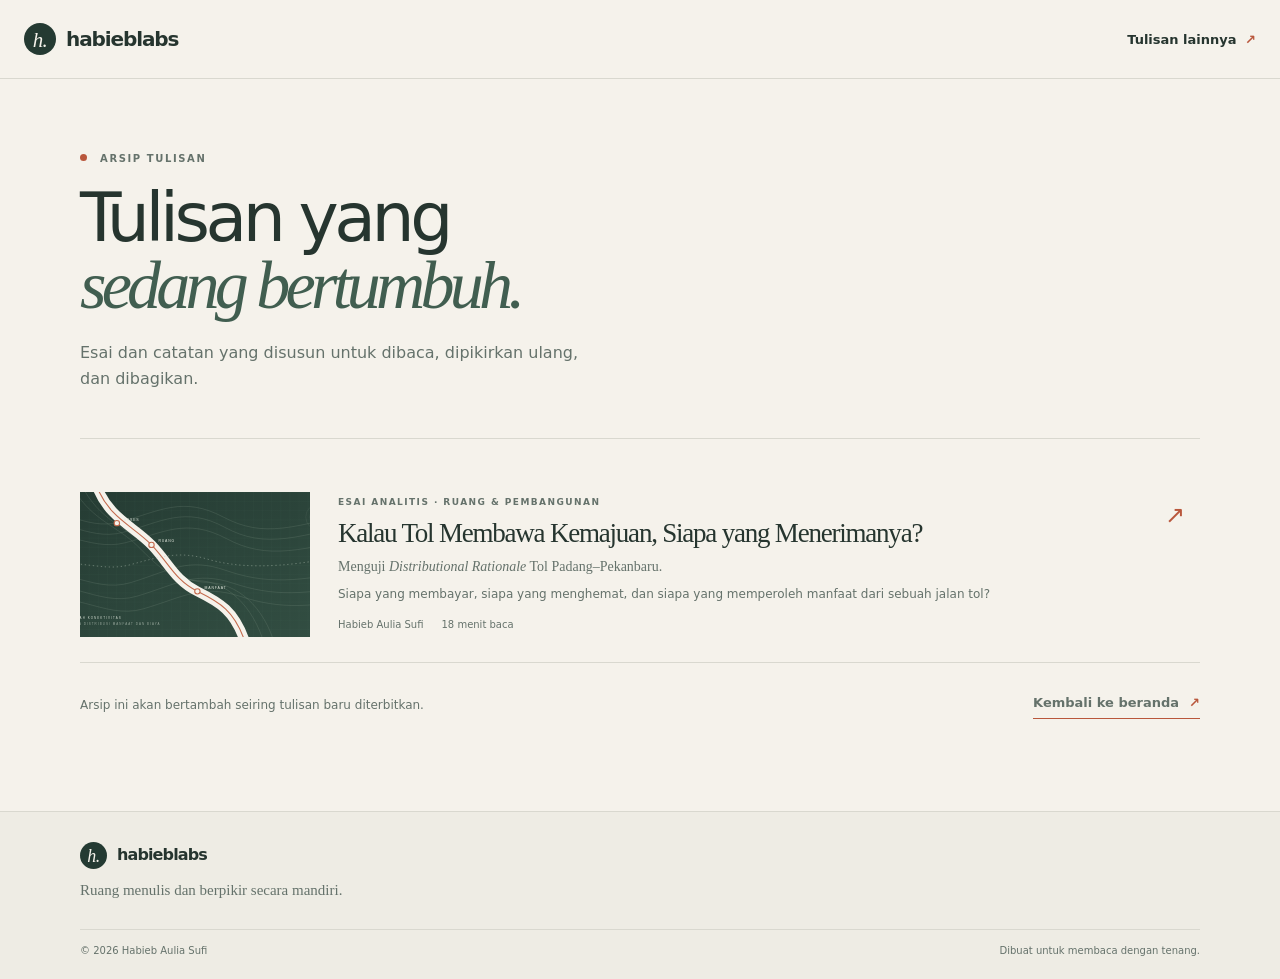
==== tulisan/index.html @ 5d95f37d "Add files via upload Add initial HabiebLabs website prototype" ====
<!doctype html>
<html lang="id"><head>
<meta charset="utf-8"><meta name="viewport" content="width=device-width, initial-scale=1">
<title>Tulisan — habieblabs</title><meta name="description" content="Arsip esai dan catatan Habieb Aulia Sufi.">
<meta name="theme-color" content="#f5f2eb"><link rel="icon" href="/assets/favicon.svg" type="image/svg+xml"><link rel="stylesheet" href="/assets/styles.css"><script defer src="/assets/site.js"></script>
<meta property="og:type" content="website"><meta property="og:title" content="Tulisan — habieblabs"><meta property="og:description" content="Arsip esai dan catatan Habieb Aulia Sufi."><meta property="og:url" content="https://habieblabs.github.io/tulisan/">
</head><body><a class="skip-link" href="#main">Lewati ke konten</a><header class="site-header"><div class="header-inner"><a class="brand" href="/" aria-label="Habieblabs, beranda"><span class="brand-mark">h.</span><span class="brand-name">habieblabs</span></a>
<nav class="nav" aria-label="Navigasi utama"><a href="/tulisan/">Tulisan lainnya <span aria-hidden="true">↗</span></a></nav></div></header>
<main id="main" class="wrap archive-page"><div class="page-intro"><p class="eyebrow"><span class="eyebrow-dot"></span> ARSIP TULISAN</p><h1>Tulisan yang<br><em>sedang bertumbuh.</em></h1><p>Esai dan catatan yang disusun untuk dibaca, dipikirkan ulang, dan dibagikan.</p></div>
<div class="archive-list"><article class="archive-item"><a class="archive-thumb" href="/tulisan/kalau-tol-membawa-kemajuan.html"><img src="/assets/cover-tol.svg" alt="Ilustrasi abstrak jalan dan lanskap" width="480" height="240"></a><div class="archive-item-copy"><p class="eyebrow">ESAI ANALITIS <span>·</span> RUANG & PEMBANGUNAN</p><h2><a href="/tulisan/kalau-tol-membawa-kemajuan.html">Kalau Tol Membawa Kemajuan, Siapa yang Menerimanya?</a></h2><p class="archive-subtitle">Menguji <em>Distributional Rationale</em> Tol Padang–Pekanbaru.</p><p>Siapa yang membayar, siapa yang menghemat, dan siapa yang memperoleh manfaat dari sebuah jalan tol?</p><div class="archive-meta"><span>Habieb Aulia Sufi</span><span>18 menit baca</span></div></div><a class="archive-arrow" href="/tulisan/kalau-tol-membawa-kemajuan.html" aria-label="Baca esai">↗</a></article></div>
<div class="archive-bottom"><p>Arsip ini akan bertambah seiring tulisan baru diterbitkan.</p><a class="text-link" href="/">Kembali ke beranda <span aria-hidden="true">↗</span></a></div></main><footer class="site-footer"><div class="footer-inner"><a class="brand footer-brand" href="/"><span class="brand-mark">h.</span><span class="brand-name">habieblabs</span></a><p>Ruang menulis dan berpikir secara mandiri.</p><div class="footer-bottom"><span>© <span data-year>2026</span> Habieb Aulia Sufi</span><span>Dibuat untuk membaca dengan tenang.</span></div></div></footer></body></html>
---- assets/styles.css ----
/* habieblabs: a quiet, independent home for essays */
:root{--paper:#f5f2eb;--paper-2:#ebe8df;--ink:#26352f;--muted:#65726b;--line:#d9d8cf;--accent:#b9573c;--green:#415e50;--green-dark:#243a32;--serif:Georgia,"Times New Roman",serif;--sans:ui-sans-serif,system-ui,-apple-system,BlinkMacSystemFont,"Segoe UI",sans-serif;--measure:68ch;}
*{box-sizing:border-box}html{scroll-behavior:smooth;scroll-padding-top:6rem}body{margin:0;background:var(--paper);color:var(--ink);font-family:var(--sans);font-size:16px;line-height:1.65;-webkit-font-smoothing:antialiased}a{color:inherit;text-decoration:none}a:hover{color:var(--accent)}button{font:inherit}.wrap{width:min(1120px,calc(100% - 48px));margin-inline:auto}.skip-link{position:absolute;left:-9999px;top:0;background:var(--ink);color:white;padding:.7rem 1rem;z-index:100}.skip-link:focus{left:1rem;top:1rem}.site-header{border-bottom:1px solid var(--line);position:relative;z-index:5}.header-inner{height:78px;width:min(1280px,calc(100% - 48px));margin:auto;display:flex;align-items:center;justify-content:space-between}.brand{display:inline-flex;align-items:center;gap:10px;letter-spacing:-.035em}.brand-mark{width:32px;height:32px;display:grid;place-items:center;border-radius:50%;background:var(--green-dark);color:var(--paper);font-family:var(--serif);font-size:21px;font-style:italic}.brand-name{font-size:20px;font-weight:720;letter-spacing:-.055em}.nav a{font-size:13px;font-weight:650;border-bottom:1px solid transparent;padding:7px 0}.nav a:hover{border-color:var(--accent)}.nav a span{color:var(--accent);margin-left:4px}.eyebrow{font-size:10px;letter-spacing:.16em;font-weight:760;line-height:1.5;color:var(--muted);margin:0 0 16px}.eyebrow-dot{display:inline-block;width:7px;height:7px;background:var(--accent);border-radius:50%;margin-right:8px;vertical-align:1px}.home-hero{display:grid;grid-template-columns:1fr .95fr;align-items:center;gap:68px;padding-top:82px;padding-bottom:76px}.hero-copy h1,.page-intro h1{font-size:clamp(44px,6.4vw,78px);line-height:.99;letter-spacing:-.065em;font-weight:520;margin:0 0 26px;max-width:650px}.hero-copy h1 em,.page-intro h1 em{font-family:var(--serif);font-weight:400;color:var(--green);letter-spacing:-.07em}.hero-intro{font-family:var(--serif);font-size:21px;line-height:1.45;max-width:470px;margin:0 0 20px}.hero-byline{font-size:13px;color:var(--muted);margin:0 0 26px}.hero-byline strong{color:var(--ink);font-weight:650}.text-link{font-weight:730;font-size:13px;border-bottom:1px solid var(--accent);padding-bottom:4px;display:inline-flex;gap:10px;align-items:center}.text-link span{color:var(--accent)}.hero-art{position:relative;background:#e6e8dc;border:1px solid #d5d8cb;min-height:450px;overflow:hidden}.landscape-svg{width:100%;height:100%;min-height:450px;display:block}.art-label{font-size:9px;letter-spacing:.16em;font-weight:750;color:#65796b;position:absolute;z-index:1}.art-label-top{top:17px;left:19px}.art-index{position:absolute;left:20px;right:20px;bottom:17px;border-top:1px solid #bdc8b9;padding-top:10px;display:flex;justify-content:space-between;color:#617469;font-size:9px;letter-spacing:.14em;font-weight:750}.featured-section{padding-top:43px;padding-bottom:84px;border-top:1px solid var(--line)}.section-heading{display:flex;align-items:end;justify-content:space-between;margin-bottom:27px}.section-heading .eyebrow{margin-bottom:7px}.section-heading h2,.archive-teaser h2{font-family:var(--serif);font-size:36px;line-height:1.12;font-weight:400;letter-spacing:-.04em;margin:0}.section-index{font-size:10px;letter-spacing:.16em;color:var(--muted);padding-bottom:5px}.featured-card{display:grid;grid-template-columns:1.08fr .92fr;border:1px solid var(--line);background:#fbf9f4}.featured-visual{position:relative;min-height:100%;display:flex;background:var(--green-dark);overflow:hidden}.featured-visual img{display:block;width:100%;height:100%;object-fit:cover;position:absolute;inset:0;transition:transform .5s ease}.featured-visual:hover img{transform:scale(1.025)}.visual-caption{position:absolute;bottom:0;left:0;background:var(--green-dark);color:#f5f2eb;padding:11px 16px;font-size:9px;letter-spacing:.13em;font-weight:750}.visual-caption span{color:#df9278;padding:0 5px}.featured-copy{padding:clamp(28px,4vw,48px);display:flex;flex-direction:column;align-items:flex-start}.featured-copy .eyebrow{margin-bottom:12px}.featured-copy h3{font-family:var(--serif);font-size:clamp(26px,3vw,36px);line-height:1.13;font-weight:400;letter-spacing:-.045em;margin:0 0 10px}.featured-subtitle{font-family:var(--serif);font-size:15px;color:var(--muted);margin:0 0 18px}.featured-excerpt{color:#4f5f56;font-size:14px;line-height:1.7;margin:0 0 24px}.card-meta{border-top:1px solid var(--line);padding-top:15px;margin-top:auto;width:100%;display:flex;flex-wrap:wrap;gap:12px 18px;align-items:center;font-size:10px;color:var(--muted)}.card-meta .text-link{font-size:11px;margin-left:auto;color:var(--ink)}.note-section{border-top:1px solid var(--line);border-bottom:1px solid var(--line);padding:64px 8% 58px;text-align:center;max-width:none;background:#eeece4}.note-mark{font-family:var(--serif);font-size:60px;line-height:.7;color:var(--accent)}.note-section blockquote{font-family:var(--serif);font-size:clamp(24px,3.3vw,37px);line-height:1.28;letter-spacing:-.04em;max-width:820px;margin:24px auto 22px}.note-credit{font-size:9px;letter-spacing:.17em;color:var(--muted);font-weight:750;margin:0}.archive-teaser{display:flex;justify-content:space-between;align-items:center;gap:35px;padding-top:65px;padding-bottom:76px}.archive-teaser .eyebrow{margin-bottom:8px}.archive-teaser h2{font-size:30px}.archive-teaser p:not(.eyebrow){color:var(--muted);font-size:13px;margin:8px 0 0}.button-link{display:inline-flex;align-items:center;gap:28px;background:var(--green-dark);color:var(--paper);padding:14px 18px;font-size:12px;font-weight:650;white-space:nowrap;transition:background .2s}.button-link:hover{color:white;background:var(--accent)}.site-footer{border-top:1px solid var(--line);background:#eeece4}.footer-inner{width:min(1120px,calc(100% - 48px));margin:auto;padding:30px 0 20px}.footer-brand .brand-mark{width:27px;height:27px;font-size:18px}.footer-brand .brand-name{font-size:16px}.footer-inner>p{color:var(--muted);font-family:var(--serif);font-size:15px;margin:8px 0 26px}.footer-bottom{border-top:1px solid var(--line);padding-top:13px;display:flex;justify-content:space-between;gap:12px;color:var(--muted);font-size:10px}.archive-page{padding-top:72px;padding-bottom:92px}.page-intro{padding-bottom:46px;border-bottom:1px solid var(--line)}.page-intro .eyebrow{margin-bottom:18px}.page-intro h1{font-size:clamp(43px,6vw,68px);margin-bottom:20px}.page-intro>p:last-child{max-width:530px;color:var(--muted);margin:0}.archive-list{padding-top:28px}.archive-item{display:grid;grid-template-columns:230px minmax(0,1fr) 35px;gap:28px;align-items:center;padding:25px 0;border-bottom:1px solid var(--line)}.archive-thumb{display:block;background:#e6e8dc;overflow:hidden}.archive-thumb img{display:block;width:100%;height:145px;object-fit:cover;transition:transform .4s}.archive-thumb:hover img{transform:scale(1.04)}.archive-item-copy .eyebrow{margin-bottom:8px;font-size:9px}.archive-item h2{font-family:var(--serif);font-size:27px;letter-spacing:-.045em;font-weight:400;line-height:1.15;margin:0 0 6px}.archive-subtitle{font-family:var(--serif);color:var(--muted);font-size:14px;margin:0 0 7px}.archive-item-copy>p:not(.eyebrow):not(.archive-subtitle){font-size:12px;color:var(--muted);margin:0 0 12px}.archive-meta{display:flex;gap:18px;color:var(--muted);font-size:10px}.archive-arrow{font-size:24px;color:var(--accent);align-self:start;padding-top:4px}.archive-bottom{display:flex;justify-content:space-between;align-items:center;gap:16px;padding-top:29px;font-size:12px;color:var(--muted)}.archive-bottom p{margin:0}.article-page{--article-width:720px}.reading-progress{position:fixed;z-index:20;top:0;left:0;right:0;height:3px;background:transparent}.reading-progress span{height:100%;display:block;background:var(--accent);width:0}.article-top{padding-top:33px}.back-link{font-size:11px;color:var(--muted);display:inline-flex;gap:8px;align-items:center;margin-bottom:40px}.back-link:hover{color:var(--accent)}.article-category{margin-bottom:15px}.article-top h1{font-family:var(--serif);font-size:clamp(39px,5.5vw,64px);line-height:1.04;font-weight:400;letter-spacing:-.055em;max-width:900px;margin:0 0 18px}.article-subtitle{font-family:var(--serif);font-size:clamp(16px,2vw,21px);color:var(--muted);margin:0 0 25px}.article-byline{border-top:1px solid var(--line);padding-top:17px;display:flex;align-items:center;gap:12px;max-width:var(--article-width);margin-bottom:32px}.author-initial{height:37px;width:37px;border-radius:50%;display:grid;place-items:center;color:#f5f2eb;background:var(--green-dark);font-family:var(--serif);font-size:19px;font-style:italic}.article-byline>div{display:flex;flex-direction:column;line-height:1.35}.article-byline strong{font-size:11px}.article-byline>div span{font-size:10px;color:var(--muted);margin-top:3px}.read-time{font-size:10px;color:var(--muted);margin-left:auto}.article-cover{margin-bottom:55px}.article-cover img{display:block;width:100%;height:auto;max-height:460px;object-fit:cover;background:#e6e8dc}.article-cover figcaption{font-size:10px;color:var(--muted);margin-top:9px}.article-layout{display:grid;grid-template-columns:205px minmax(0,var(--article-width));gap:62px;justify-content:center;align-items:start;padding-bottom:80px}.article-aside{position:sticky;top:24px}.toc-card{border-top:2px solid var(--green-dark);padding-top:14px}.toc-card .eyebrow{font-size:9px;margin-bottom:11px}.toc-card nav{display:flex;flex-direction:column;gap:9px}.toc-card nav a{font-family:var(--serif);font-size:12px;line-height:1.35;color:var(--muted)}.toc-card nav a:hover{color:var(--accent)}.aside-note{border-top:1px solid var(--line);margin-top:25px;padding-top:15px}.aside-note-mark{font-size:22px;color:var(--accent)}.aside-note p{font-family:var(--serif);font-size:14px;line-height:1.45;color:var(--muted);margin:5px 0}.article-body{min-width:0;font-family:var(--serif);font-size:18px;line-height:1.85;letter-spacing:-.005em}.article-body p{margin:0 0 1.28em}.article-body .article-intro{font-size:20px;line-height:1.78}.dropcap:first-letter{font-size:3.8em;float:left;line-height:.75;padding-right:.12em;padding-top:.12em;color:var(--accent)}.article-body h2{font-family:var(--sans);font-size:clamp(22px,3vw,29px);font-weight:700;letter-spacing:-.04em;line-height:1.2;margin:2.2em 0 .85em;scroll-margin-top:35px}.article-body h2::before{content:"";display:block;width:34px;height:3px;background:var(--accent);margin-bottom:13px}.article-body a{color:var(--green);text-decoration:underline;text-decoration-color:#a7b4a9;text-underline-offset:3px}.article-body a:hover{color:var(--accent)}.data-visual{font-family:var(--sans);background:#eeece4;border:1px solid var(--line);padding:clamp(18px,3vw,28px);margin:3.5em 0 2em}.visual-header{display:flex;justify-content:space-between;align-items:start;gap:15px}.visual-header .eyebrow{margin-bottom:7px}.visual-header h3{font-family:var(--serif);font-weight:400;font-size:25px;letter-spacing:-.035em;margin:0;line-height:1.15}.visual-header h3::before{display:none}.visual-number{font-size:9px;letter-spacing:.13em;color:var(--muted);white-space:nowrap}.visual-lead{font-size:12px;line-height:1.5;color:var(--muted);margin:15px 0 8px!important}.chart-wrap{position:relative;padding-left:0}.chart-y-label{font-size:9px;color:var(--muted);margin:14px 0 2px}.traffic-chart{display:block;width:100%;height:auto;overflow:visible}.traffic-chart text{font-family:var(--sans)}.chart-bar{cursor:pointer;outline:none}.chart-bar rect{fill:var(--green);transition:fill .15s,opacity .15s}.chart-bar:nth-of-type(2) rect{fill:var(--accent)}.chart-bar:hover rect,.chart-bar:focus rect{fill:#c77b5b}.chart-legend{border-top:1px solid #d5d3c9;padding-top:12px;display:flex;flex-wrap:wrap;align-items:center;gap:8px;font-size:10px;color:var(--muted)}.legend-dot{width:8px;height:8px;background:var(--green);border-radius:50%;display:inline-block}.text-button{border:0;background:none;padding:0;margin-left:auto;color:var(--green);font-size:10px;font-weight:700;text-decoration:underline;text-underline-offset:3px;cursor:pointer}.data-table-wrap{margin-top:12px}.data-table{width:100%;border-collapse:collapse;font-size:11px}.data-table th,.data-table td{border-bottom:1px solid #d5d3c9;text-align:left;padding:7px 4px}.data-table th{font-weight:750;color:var(--muted)}.data-table td:last-child,.data-table th:last-child{text-align:right;font-variant-numeric:tabular-nums}.source-note{font-family:var(--sans);font-size:10px;line-height:1.6;color:var(--muted);margin:18px 0 0!important}.source-note strong{color:var(--ink)}.article-endmark{display:flex;gap:6px;justify-content:center;margin:50px 0}.article-endmark span{width:5px;height:5px;border-radius:50%;background:var(--accent)}.author-card{border-top:1px solid var(--line);border-bottom:1px solid var(--line);padding:20px 0;display:flex;align-items:center;gap:17px}.author-monogram{display:grid;place-items:center;flex:0 0 54px;height:54px;background:var(--green-dark);color:var(--paper);font-family:var(--serif);font-size:25px;font-style:italic}.author-card .eyebrow{font-size:9px;margin:0 0 4px}.author-card h3{font-family:var(--sans);font-size:14px;margin:0 0 3px;letter-spacing:-.02em}.author-card p:last-child{font-family:var(--sans);font-size:11px;line-height:1.5;color:var(--muted);margin:0}.article-actions{display:flex;justify-content:space-between;align-items:center;flex-wrap:wrap;gap:16px;padding-top:20px}.share-button{border:1px solid var(--line);background:transparent;padding:9px 12px;font-size:11px;font-weight:700;cursor:pointer;color:var(--ink)}.share-button:hover{border-color:var(--accent);color:var(--accent)}
@media(max-width:850px){.home-hero{grid-template-columns:1fr;gap:36px;padding-top:60px}.hero-art,.landscape-svg{min-height:340px}.featured-card{grid-template-columns:1fr}.featured-visual{min-height:300px}.featured-copy{min-height:335px}.article-layout{grid-template-columns:1fr;gap:24px}.article-aside{position:static;order:0}.toc-card nav{display:grid;grid-template-columns:repeat(2,minmax(0,1fr));gap:9px 20px}.aside-note{display:none}.article-body{max-width:var(--article-width);margin-inline:auto}.article-cover{margin-bottom:35px}.article-cover img{max-height:340px;object-fit:cover}}
@media(max-width:600px){.wrap{width:calc(100% - 36px)}.header-inner{width:calc(100% - 36px);height:66px}.brand-name{font-size:18px}.nav a{font-size:11px}.home-hero{padding-top:48px;padding-bottom:49px}.hero-copy h1{font-size:48px}.hero-intro{font-size:19px}.hero-art,.landscape-svg{min-height:290px}.featured-section{padding-top:32px;padding-bottom:52px}.section-heading h2{font-size:30px}.featured-visual{min-height:205px}.featured-copy{padding:23px;min-height:0}.featured-copy h3{font-size:29px}.card-meta{margin-top:15px}.card-meta .text-link{margin-left:0}.note-section{padding:48px 24px}.archive-teaser{align-items:flex-start;flex-direction:column;padding-top:45px;padding-bottom:53px}.archive-teaser h2{font-size:28px}.button-link{white-space:normal}.footer-inner{width:calc(100% - 36px)}.footer-bottom{flex-direction:column;gap:3px}.archive-page{padding-top:48px;padding-bottom:65px}.page-intro h1{font-size:46px}.archive-item{grid-template-columns:92px minmax(0,1fr) 20px;gap:14px;padding:21px 0;align-items:start}.archive-thumb img{height:88px}.archive-item h2{font-size:20px}.archive-item-copy .eyebrow{font-size:8px;letter-spacing:.08em}.archive-subtitle{font-size:12px}.archive-item-copy>p:not(.eyebrow):not(.archive-subtitle){display:none}.archive-meta{flex-direction:column;gap:1px}.archive-arrow{font-size:19px}.archive-bottom{align-items:flex-start;flex-direction:column}.article-top{padding-top:25px}.back-link{margin-bottom:30px}.article-top h1{font-size:39px}.article-subtitle{font-size:17px}.article-cover{width:100%;margin-bottom:26px}.article-cover figcaption{padding-inline:18px}.article-layout{padding-bottom:55px}.article-body{font-size:17px;line-height:1.8}.article-body .article-intro{font-size:18px}.article-body h2{font-size:23px;margin-top:2em}.toc-card nav{grid-template-columns:1fr 1fr}.toc-card nav a{font-size:11px}.data-visual{margin-inline:-2px;padding:16px}.visual-header h3{font-size:22px}.visual-number{font-size:8px}.chart-legend{align-items:flex-start}.text-button{margin-left:0;flex-basis:100%;text-align:left;margin-top:5px}.article-actions{align-items:flex-start;flex-direction:column}}
@media(prefers-reduced-motion:reduce){*,*::before,*::after{scroll-behavior:auto!important;transition:none!important}}
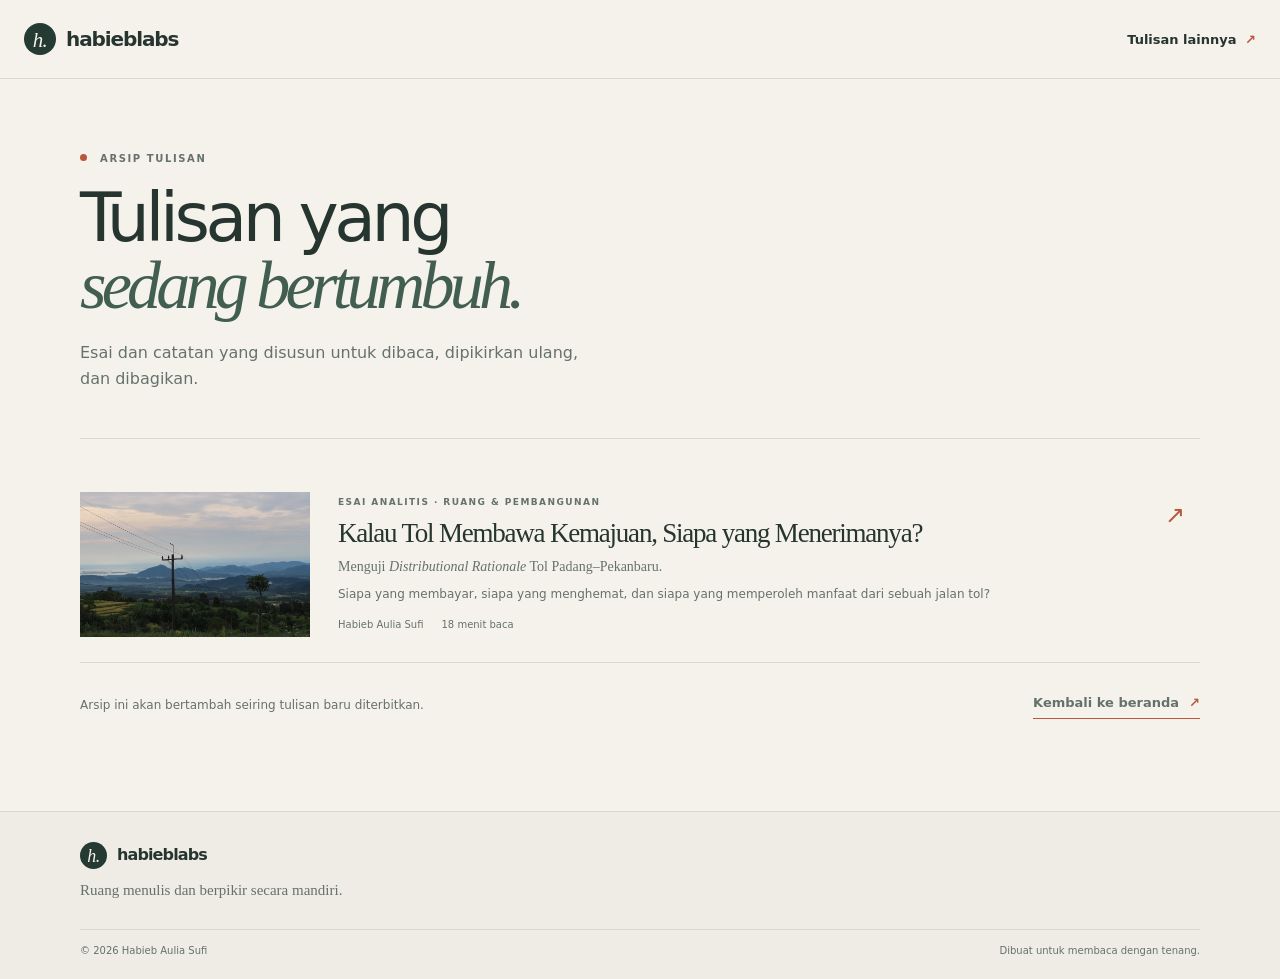
==== commit 29e22518: "Add files via upload Update essay with final text and visuals" ====
--- a/tulisan/index.html
+++ b/tulisan/index.html
@@ -7,5 +7,5 @@
 </head><body><a class="skip-link" href="#main">Lewati ke konten</a><header class="site-header"><div class="header-inner"><a class="brand" href="/" aria-label="Habieblabs, beranda"><span class="brand-mark">h.</span><span class="brand-name">habieblabs</span></a>
 <nav class="nav" aria-label="Navigasi utama"><a href="/tulisan/">Tulisan lainnya <span aria-hidden="true">↗</span></a></nav></div></header>
 <main id="main" class="wrap archive-page"><div class="page-intro"><p class="eyebrow"><span class="eyebrow-dot"></span> ARSIP TULISAN</p><h1>Tulisan yang<br><em>sedang bertumbuh.</em></h1><p>Esai dan catatan yang disusun untuk dibaca, dipikirkan ulang, dan dibagikan.</p></div>
-<div class="archive-list"><article class="archive-item"><a class="archive-thumb" href="/tulisan/kalau-tol-membawa-kemajuan.html"><img src="/assets/cover-tol.svg" alt="Ilustrasi abstrak jalan dan lanskap" width="480" height="240"></a><div class="archive-item-copy"><p class="eyebrow">ESAI ANALITIS <span>·</span> RUANG & PEMBANGUNAN</p><h2><a href="/tulisan/kalau-tol-membawa-kemajuan.html">Kalau Tol Membawa Kemajuan, Siapa yang Menerimanya?</a></h2><p class="archive-subtitle">Menguji <em>Distributional Rationale</em> Tol Padang–Pekanbaru.</p><p>Siapa yang membayar, siapa yang menghemat, dan siapa yang memperoleh manfaat dari sebuah jalan tol?</p><div class="archive-meta"><span>Habieb Aulia Sufi</span><span>18 menit baca</span></div></div><a class="archive-arrow" href="/tulisan/kalau-tol-membawa-kemajuan.html" aria-label="Baca esai">↗</a></article></div>
+<div class="archive-list"><article class="archive-item"><a class="archive-thumb" href="/tulisan/kalau-tol-membawa-kemajuan.html"><img src="/assets/pariangan-cover.jpg" alt="Panorama Pariangan dengan hamparan sawah dan perbukitan." width="2048" height="1150" loading="lazy" decoding="async"></a><div class="archive-item-copy"><p class="eyebrow">ESAI ANALITIS <span>·</span> RUANG & PEMBANGUNAN</p><h2><a href="/tulisan/kalau-tol-membawa-kemajuan.html">Kalau Tol Membawa Kemajuan, Siapa yang Menerimanya?</a></h2><p class="archive-subtitle">Menguji <em>Distributional Rationale</em> Tol Padang–Pekanbaru.</p><p>Siapa yang membayar, siapa yang menghemat, dan siapa yang memperoleh manfaat dari sebuah jalan tol?</p><div class="archive-meta"><span>Habieb Aulia Sufi</span><span>18 menit baca</span></div></div><a class="archive-arrow" href="/tulisan/kalau-tol-membawa-kemajuan.html" aria-label="Baca esai">↗</a></article></div>
 <div class="archive-bottom"><p>Arsip ini akan bertambah seiring tulisan baru diterbitkan.</p><a class="text-link" href="/">Kembali ke beranda <span aria-hidden="true">↗</span></a></div></main><footer class="site-footer"><div class="footer-inner"><a class="brand footer-brand" href="/"><span class="brand-mark">h.</span><span class="brand-name">habieblabs</span></a><p>Ruang menulis dan berpikir secara mandiri.</p><div class="footer-bottom"><span>© <span data-year>2026</span> Habieb Aulia Sufi</span><span>Dibuat untuk membaca dengan tenang.</span></div></div></footer></body></html>
--- a/assets/styles.css
+++ b/assets/styles.css
@@ -1,6 +1,6 @@
 /* habieblabs: a quiet, independent home for essays */
 :root{--paper:#f5f2eb;--paper-2:#ebe8df;--ink:#26352f;--muted:#65726b;--line:#d9d8cf;--accent:#b9573c;--green:#415e50;--green-dark:#243a32;--serif:Georgia,"Times New Roman",serif;--sans:ui-sans-serif,system-ui,-apple-system,BlinkMacSystemFont,"Segoe UI",sans-serif;--measure:68ch;}
-*{box-sizing:border-box}html{scroll-behavior:smooth;scroll-padding-top:6rem}body{margin:0;background:var(--paper);color:var(--ink);font-family:var(--sans);font-size:16px;line-height:1.65;-webkit-font-smoothing:antialiased}a{color:inherit;text-decoration:none}a:hover{color:var(--accent)}button{font:inherit}.wrap{width:min(1120px,calc(100% - 48px));margin-inline:auto}.skip-link{position:absolute;left:-9999px;top:0;background:var(--ink);color:white;padding:.7rem 1rem;z-index:100}.skip-link:focus{left:1rem;top:1rem}.site-header{border-bottom:1px solid var(--line);position:relative;z-index:5}.header-inner{height:78px;width:min(1280px,calc(100% - 48px));margin:auto;display:flex;align-items:center;justify-content:space-between}.brand{display:inline-flex;align-items:center;gap:10px;letter-spacing:-.035em}.brand-mark{width:32px;height:32px;display:grid;place-items:center;border-radius:50%;background:var(--green-dark);color:var(--paper);font-family:var(--serif);font-size:21px;font-style:italic}.brand-name{font-size:20px;font-weight:720;letter-spacing:-.055em}.nav a{font-size:13px;font-weight:650;border-bottom:1px solid transparent;padding:7px 0}.nav a:hover{border-color:var(--accent)}.nav a span{color:var(--accent);margin-left:4px}.eyebrow{font-size:10px;letter-spacing:.16em;font-weight:760;line-height:1.5;color:var(--muted);margin:0 0 16px}.eyebrow-dot{display:inline-block;width:7px;height:7px;background:var(--accent);border-radius:50%;margin-right:8px;vertical-align:1px}.home-hero{display:grid;grid-template-columns:1fr .95fr;align-items:center;gap:68px;padding-top:82px;padding-bottom:76px}.hero-copy h1,.page-intro h1{font-size:clamp(44px,6.4vw,78px);line-height:.99;letter-spacing:-.065em;font-weight:520;margin:0 0 26px;max-width:650px}.hero-copy h1 em,.page-intro h1 em{font-family:var(--serif);font-weight:400;color:var(--green);letter-spacing:-.07em}.hero-intro{font-family:var(--serif);font-size:21px;line-height:1.45;max-width:470px;margin:0 0 20px}.hero-byline{font-size:13px;color:var(--muted);margin:0 0 26px}.hero-byline strong{color:var(--ink);font-weight:650}.text-link{font-weight:730;font-size:13px;border-bottom:1px solid var(--accent);padding-bottom:4px;display:inline-flex;gap:10px;align-items:center}.text-link span{color:var(--accent)}.hero-art{position:relative;background:#e6e8dc;border:1px solid #d5d8cb;min-height:450px;overflow:hidden}.landscape-svg{width:100%;height:100%;min-height:450px;display:block}.art-label{font-size:9px;letter-spacing:.16em;font-weight:750;color:#65796b;position:absolute;z-index:1}.art-label-top{top:17px;left:19px}.art-index{position:absolute;left:20px;right:20px;bottom:17px;border-top:1px solid #bdc8b9;padding-top:10px;display:flex;justify-content:space-between;color:#617469;font-size:9px;letter-spacing:.14em;font-weight:750}.featured-section{padding-top:43px;padding-bottom:84px;border-top:1px solid var(--line)}.section-heading{display:flex;align-items:end;justify-content:space-between;margin-bottom:27px}.section-heading .eyebrow{margin-bottom:7px}.section-heading h2,.archive-teaser h2{font-family:var(--serif);font-size:36px;line-height:1.12;font-weight:400;letter-spacing:-.04em;margin:0}.section-index{font-size:10px;letter-spacing:.16em;color:var(--muted);padding-bottom:5px}.featured-card{display:grid;grid-template-columns:1.08fr .92fr;border:1px solid var(--line);background:#fbf9f4}.featured-visual{position:relative;min-height:100%;display:flex;background:var(--green-dark);overflow:hidden}.featured-visual img{display:block;width:100%;height:100%;object-fit:cover;position:absolute;inset:0;transition:transform .5s ease}.featured-visual:hover img{transform:scale(1.025)}.visual-caption{position:absolute;bottom:0;left:0;background:var(--green-dark);color:#f5f2eb;padding:11px 16px;font-size:9px;letter-spacing:.13em;font-weight:750}.visual-caption span{color:#df9278;padding:0 5px}.featured-copy{padding:clamp(28px,4vw,48px);display:flex;flex-direction:column;align-items:flex-start}.featured-copy .eyebrow{margin-bottom:12px}.featured-copy h3{font-family:var(--serif);font-size:clamp(26px,3vw,36px);line-height:1.13;font-weight:400;letter-spacing:-.045em;margin:0 0 10px}.featured-subtitle{font-family:var(--serif);font-size:15px;color:var(--muted);margin:0 0 18px}.featured-excerpt{color:#4f5f56;font-size:14px;line-height:1.7;margin:0 0 24px}.card-meta{border-top:1px solid var(--line);padding-top:15px;margin-top:auto;width:100%;display:flex;flex-wrap:wrap;gap:12px 18px;align-items:center;font-size:10px;color:var(--muted)}.card-meta .text-link{font-size:11px;margin-left:auto;color:var(--ink)}.note-section{border-top:1px solid var(--line);border-bottom:1px solid var(--line);padding:64px 8% 58px;text-align:center;max-width:none;background:#eeece4}.note-mark{font-family:var(--serif);font-size:60px;line-height:.7;color:var(--accent)}.note-section blockquote{font-family:var(--serif);font-size:clamp(24px,3.3vw,37px);line-height:1.28;letter-spacing:-.04em;max-width:820px;margin:24px auto 22px}.note-credit{font-size:9px;letter-spacing:.17em;color:var(--muted);font-weight:750;margin:0}.archive-teaser{display:flex;justify-content:space-between;align-items:center;gap:35px;padding-top:65px;padding-bottom:76px}.archive-teaser .eyebrow{margin-bottom:8px}.archive-teaser h2{font-size:30px}.archive-teaser p:not(.eyebrow){color:var(--muted);font-size:13px;margin:8px 0 0}.button-link{display:inline-flex;align-items:center;gap:28px;background:var(--green-dark);color:var(--paper);padding:14px 18px;font-size:12px;font-weight:650;white-space:nowrap;transition:background .2s}.button-link:hover{color:white;background:var(--accent)}.site-footer{border-top:1px solid var(--line);background:#eeece4}.footer-inner{width:min(1120px,calc(100% - 48px));margin:auto;padding:30px 0 20px}.footer-brand .brand-mark{width:27px;height:27px;font-size:18px}.footer-brand .brand-name{font-size:16px}.footer-inner>p{color:var(--muted);font-family:var(--serif);font-size:15px;margin:8px 0 26px}.footer-bottom{border-top:1px solid var(--line);padding-top:13px;display:flex;justify-content:space-between;gap:12px;color:var(--muted);font-size:10px}.archive-page{padding-top:72px;padding-bottom:92px}.page-intro{padding-bottom:46px;border-bottom:1px solid var(--line)}.page-intro .eyebrow{margin-bottom:18px}.page-intro h1{font-size:clamp(43px,6vw,68px);margin-bottom:20px}.page-intro>p:last-child{max-width:530px;color:var(--muted);margin:0}.archive-list{padding-top:28px}.archive-item{display:grid;grid-template-columns:230px minmax(0,1fr) 35px;gap:28px;align-items:center;padding:25px 0;border-bottom:1px solid var(--line)}.archive-thumb{display:block;background:#e6e8dc;overflow:hidden}.archive-thumb img{display:block;width:100%;height:145px;object-fit:cover;transition:transform .4s}.archive-thumb:hover img{transform:scale(1.04)}.archive-item-copy .eyebrow{margin-bottom:8px;font-size:9px}.archive-item h2{font-family:var(--serif);font-size:27px;letter-spacing:-.045em;font-weight:400;line-height:1.15;margin:0 0 6px}.archive-subtitle{font-family:var(--serif);color:var(--muted);font-size:14px;margin:0 0 7px}.archive-item-copy>p:not(.eyebrow):not(.archive-subtitle){font-size:12px;color:var(--muted);margin:0 0 12px}.archive-meta{display:flex;gap:18px;color:var(--muted);font-size:10px}.archive-arrow{font-size:24px;color:var(--accent);align-self:start;padding-top:4px}.archive-bottom{display:flex;justify-content:space-between;align-items:center;gap:16px;padding-top:29px;font-size:12px;color:var(--muted)}.archive-bottom p{margin:0}.article-page{--article-width:720px}.reading-progress{position:fixed;z-index:20;top:0;left:0;right:0;height:3px;background:transparent}.reading-progress span{height:100%;display:block;background:var(--accent);width:0}.article-top{padding-top:33px}.back-link{font-size:11px;color:var(--muted);display:inline-flex;gap:8px;align-items:center;margin-bottom:40px}.back-link:hover{color:var(--accent)}.article-category{margin-bottom:15px}.article-top h1{font-family:var(--serif);font-size:clamp(39px,5.5vw,64px);line-height:1.04;font-weight:400;letter-spacing:-.055em;max-width:900px;margin:0 0 18px}.article-subtitle{font-family:var(--serif);font-size:clamp(16px,2vw,21px);color:var(--muted);margin:0 0 25px}.article-byline{border-top:1px solid var(--line);padding-top:17px;display:flex;align-items:center;gap:12px;max-width:var(--article-width);margin-bottom:32px}.author-initial{height:37px;width:37px;border-radius:50%;display:grid;place-items:center;color:#f5f2eb;background:var(--green-dark);font-family:var(--serif);font-size:19px;font-style:italic}.article-byline>div{display:flex;flex-direction:column;line-height:1.35}.article-byline strong{font-size:11px}.article-byline>div span{font-size:10px;color:var(--muted);margin-top:3px}.read-time{font-size:10px;color:var(--muted);margin-left:auto}.article-cover{margin-bottom:55px}.article-cover img{display:block;width:100%;height:auto;max-height:460px;object-fit:cover;background:#e6e8dc}.article-cover figcaption{font-size:10px;color:var(--muted);margin-top:9px}.article-layout{display:grid;grid-template-columns:205px minmax(0,var(--article-width));gap:62px;justify-content:center;align-items:start;padding-bottom:80px}.article-aside{position:sticky;top:24px}.toc-card{border-top:2px solid var(--green-dark);padding-top:14px}.toc-card .eyebrow{font-size:9px;margin-bottom:11px}.toc-card nav{display:flex;flex-direction:column;gap:9px}.toc-card nav a{font-family:var(--serif);font-size:12px;line-height:1.35;color:var(--muted)}.toc-card nav a:hover{color:var(--accent)}.aside-note{border-top:1px solid var(--line);margin-top:25px;padding-top:15px}.aside-note-mark{font-size:22px;color:var(--accent)}.aside-note p{font-family:var(--serif);font-size:14px;line-height:1.45;color:var(--muted);margin:5px 0}.article-body{min-width:0;font-family:var(--serif);font-size:18px;line-height:1.85;letter-spacing:-.005em}.article-body p{margin:0 0 1.28em}.article-body .article-intro{font-size:20px;line-height:1.78}.dropcap:first-letter{font-size:3.8em;float:left;line-height:.75;padding-right:.12em;padding-top:.12em;color:var(--accent)}.article-body h2{font-family:var(--sans);font-size:clamp(22px,3vw,29px);font-weight:700;letter-spacing:-.04em;line-height:1.2;margin:2.2em 0 .85em;scroll-margin-top:35px}.article-body h2::before{content:"";display:block;width:34px;height:3px;background:var(--accent);margin-bottom:13px}.article-body a{color:var(--green);text-decoration:underline;text-decoration-color:#a7b4a9;text-underline-offset:3px}.article-body a:hover{color:var(--accent)}.data-visual{font-family:var(--sans);background:#eeece4;border:1px solid var(--line);padding:clamp(18px,3vw,28px);margin:3.5em 0 2em}.visual-header{display:flex;justify-content:space-between;align-items:start;gap:15px}.visual-header .eyebrow{margin-bottom:7px}.visual-header h3{font-family:var(--serif);font-weight:400;font-size:25px;letter-spacing:-.035em;margin:0;line-height:1.15}.visual-header h3::before{display:none}.visual-number{font-size:9px;letter-spacing:.13em;color:var(--muted);white-space:nowrap}.visual-lead{font-size:12px;line-height:1.5;color:var(--muted);margin:15px 0 8px!important}.chart-wrap{position:relative;padding-left:0}.chart-y-label{font-size:9px;color:var(--muted);margin:14px 0 2px}.traffic-chart{display:block;width:100%;height:auto;overflow:visible}.traffic-chart text{font-family:var(--sans)}.chart-bar{cursor:pointer;outline:none}.chart-bar rect{fill:var(--green);transition:fill .15s,opacity .15s}.chart-bar:nth-of-type(2) rect{fill:var(--accent)}.chart-bar:hover rect,.chart-bar:focus rect{fill:#c77b5b}.chart-legend{border-top:1px solid #d5d3c9;padding-top:12px;display:flex;flex-wrap:wrap;align-items:center;gap:8px;font-size:10px;color:var(--muted)}.legend-dot{width:8px;height:8px;background:var(--green);border-radius:50%;display:inline-block}.text-button{border:0;background:none;padding:0;margin-left:auto;color:var(--green);font-size:10px;font-weight:700;text-decoration:underline;text-underline-offset:3px;cursor:pointer}.data-table-wrap{margin-top:12px}.data-table{width:100%;border-collapse:collapse;font-size:11px}.data-table th,.data-table td{border-bottom:1px solid #d5d3c9;text-align:left;padding:7px 4px}.data-table th{font-weight:750;color:var(--muted)}.data-table td:last-child,.data-table th:last-child{text-align:right;font-variant-numeric:tabular-nums}.source-note{font-family:var(--sans);font-size:10px;line-height:1.6;color:var(--muted);margin:18px 0 0!important}.source-note strong{color:var(--ink)}.article-endmark{display:flex;gap:6px;justify-content:center;margin:50px 0}.article-endmark span{width:5px;height:5px;border-radius:50%;background:var(--accent)}.author-card{border-top:1px solid var(--line);border-bottom:1px solid var(--line);padding:20px 0;display:flex;align-items:center;gap:17px}.author-monogram{display:grid;place-items:center;flex:0 0 54px;height:54px;background:var(--green-dark);color:var(--paper);font-family:var(--serif);font-size:25px;font-style:italic}.author-card .eyebrow{font-size:9px;margin:0 0 4px}.author-card h3{font-family:var(--sans);font-size:14px;margin:0 0 3px;letter-spacing:-.02em}.author-card p:last-child{font-family:var(--sans);font-size:11px;line-height:1.5;color:var(--muted);margin:0}.article-actions{display:flex;justify-content:space-between;align-items:center;flex-wrap:wrap;gap:16px;padding-top:20px}.share-button{border:1px solid var(--line);background:transparent;padding:9px 12px;font-size:11px;font-weight:700;cursor:pointer;color:var(--ink)}.share-button:hover{border-color:var(--accent);color:var(--accent)}
-@media(max-width:850px){.home-hero{grid-template-columns:1fr;gap:36px;padding-top:60px}.hero-art,.landscape-svg{min-height:340px}.featured-card{grid-template-columns:1fr}.featured-visual{min-height:300px}.featured-copy{min-height:335px}.article-layout{grid-template-columns:1fr;gap:24px}.article-aside{position:static;order:0}.toc-card nav{display:grid;grid-template-columns:repeat(2,minmax(0,1fr));gap:9px 20px}.aside-note{display:none}.article-body{max-width:var(--article-width);margin-inline:auto}.article-cover{margin-bottom:35px}.article-cover img{max-height:340px;object-fit:cover}}
+*{box-sizing:border-box}html{scroll-behavior:smooth;scroll-padding-top:6rem}body{margin:0;background:var(--paper);color:var(--ink);font-family:var(--sans);font-size:16px;line-height:1.65;-webkit-font-smoothing:antialiased}a{color:inherit;text-decoration:none}a:hover{color:var(--accent)}button{font:inherit}.wrap{width:min(1120px,calc(100% - 48px));margin-inline:auto}.skip-link{position:absolute;left:-9999px;top:0;background:var(--ink);color:white;padding:.7rem 1rem;z-index:100}.skip-link:focus{left:1rem;top:1rem}.site-header{border-bottom:1px solid var(--line);position:relative;z-index:5}.header-inner{height:78px;width:min(1280px,calc(100% - 48px));margin:auto;display:flex;align-items:center;justify-content:space-between}.brand{display:inline-flex;align-items:center;gap:10px;letter-spacing:-.035em}.brand-mark{width:32px;height:32px;display:grid;place-items:center;border-radius:50%;background:var(--green-dark);color:var(--paper);font-family:var(--serif);font-size:21px;font-style:italic}.brand-name{font-size:20px;font-weight:720;letter-spacing:-.055em}.nav a{font-size:13px;font-weight:650;border-bottom:1px solid transparent;padding:7px 0}.nav a:hover{border-color:var(--accent)}.nav a span{color:var(--accent);margin-left:4px}.eyebrow{font-size:10px;letter-spacing:.16em;font-weight:760;line-height:1.5;color:var(--muted);margin:0 0 16px}.eyebrow-dot{display:inline-block;width:7px;height:7px;background:var(--accent);border-radius:50%;margin-right:8px;vertical-align:1px}.home-hero{display:grid;grid-template-columns:1fr .95fr;align-items:center;gap:68px;padding-top:82px;padding-bottom:76px}.hero-copy h1,.page-intro h1{font-size:clamp(44px,6.4vw,78px);line-height:.99;letter-spacing:-.065em;font-weight:520;margin:0 0 26px;max-width:650px}.hero-copy h1 em,.page-intro h1 em{font-family:var(--serif);font-weight:400;color:var(--green);letter-spacing:-.07em}.hero-intro{font-family:var(--serif);font-size:21px;line-height:1.45;max-width:470px;margin:0 0 20px}.hero-byline{font-size:13px;color:var(--muted);margin:0 0 26px}.hero-byline strong{color:var(--ink);font-weight:650}.text-link{font-weight:730;font-size:13px;border-bottom:1px solid var(--accent);padding-bottom:4px;display:inline-flex;gap:10px;align-items:center}.text-link span{color:var(--accent)}.hero-art{position:relative;background:#e6e8dc;border:1px solid #d5d8cb;min-height:450px;overflow:hidden}.landscape-svg{width:100%;height:100%;min-height:450px;display:block}.art-label{font-size:9px;letter-spacing:.16em;font-weight:750;color:#65796b;position:absolute;z-index:1}.art-label-top{top:17px;left:19px}.art-index{position:absolute;left:20px;right:20px;bottom:17px;border-top:1px solid #bdc8b9;padding-top:10px;display:flex;justify-content:space-between;color:#617469;font-size:9px;letter-spacing:.14em;font-weight:750}.featured-section{padding-top:43px;padding-bottom:84px;border-top:1px solid var(--line)}.section-heading{display:flex;align-items:end;justify-content:space-between;margin-bottom:27px}.section-heading .eyebrow{margin-bottom:7px}.section-heading h2,.archive-teaser h2{font-family:var(--serif);font-size:36px;line-height:1.12;font-weight:400;letter-spacing:-.04em;margin:0}.section-index{font-size:10px;letter-spacing:.16em;color:var(--muted);padding-bottom:5px}.featured-card{display:grid;grid-template-columns:1.08fr .92fr;border:1px solid var(--line);background:#fbf9f4}.featured-visual{position:relative;min-height:100%;display:flex;background:var(--green-dark);overflow:hidden}.featured-visual img{display:block;width:100%;height:100%;object-fit:cover;position:absolute;inset:0;transition:transform .5s ease}.featured-visual:hover img{transform:scale(1.025)}.visual-caption{position:absolute;bottom:0;left:0;background:var(--green-dark);color:#f5f2eb;padding:11px 16px;font-size:9px;letter-spacing:.13em;font-weight:750}.visual-caption span{color:#df9278;padding:0 5px}.featured-copy{padding:clamp(28px,4vw,48px);display:flex;flex-direction:column;align-items:flex-start}.featured-copy .eyebrow{margin-bottom:12px}.featured-copy h3{font-family:var(--serif);font-size:clamp(26px,3vw,36px);line-height:1.13;font-weight:400;letter-spacing:-.045em;margin:0 0 10px}.featured-subtitle{font-family:var(--serif);font-size:15px;color:var(--muted);margin:0 0 18px}.featured-excerpt{color:#4f5f56;font-size:14px;line-height:1.7;margin:0 0 24px}.card-meta{border-top:1px solid var(--line);padding-top:15px;margin-top:auto;width:100%;display:flex;flex-wrap:wrap;gap:12px 18px;align-items:center;font-size:10px;color:var(--muted)}.card-meta .text-link{font-size:11px;margin-left:auto;color:var(--ink)}.note-section{border-top:1px solid var(--line);border-bottom:1px solid var(--line);padding:64px 8% 58px;text-align:center;max-width:none;background:#eeece4}.note-mark{font-family:var(--serif);font-size:60px;line-height:.7;color:var(--accent)}.note-section blockquote{font-family:var(--serif);font-size:clamp(24px,3.3vw,37px);line-height:1.28;letter-spacing:-.04em;max-width:820px;margin:24px auto 22px}.note-credit{font-size:9px;letter-spacing:.17em;color:var(--muted);font-weight:750;margin:0}.archive-teaser{display:flex;justify-content:space-between;align-items:center;gap:35px;padding-top:65px;padding-bottom:76px}.archive-teaser .eyebrow{margin-bottom:8px}.archive-teaser h2{font-size:30px}.archive-teaser p:not(.eyebrow){color:var(--muted);font-size:13px;margin:8px 0 0}.button-link{display:inline-flex;align-items:center;gap:28px;background:var(--green-dark);color:var(--paper);padding:14px 18px;font-size:12px;font-weight:650;white-space:nowrap;transition:background .2s}.button-link:hover{color:white;background:var(--accent)}.site-footer{border-top:1px solid var(--line);background:#eeece4}.footer-inner{width:min(1120px,calc(100% - 48px));margin:auto;padding:30px 0 20px}.footer-brand .brand-mark{width:27px;height:27px;font-size:18px}.footer-brand .brand-name{font-size:16px}.footer-inner>p{color:var(--muted);font-family:var(--serif);font-size:15px;margin:8px 0 26px}.footer-bottom{border-top:1px solid var(--line);padding-top:13px;display:flex;justify-content:space-between;gap:12px;color:var(--muted);font-size:10px}.archive-page{padding-top:72px;padding-bottom:92px}.page-intro{padding-bottom:46px;border-bottom:1px solid var(--line)}.page-intro .eyebrow{margin-bottom:18px}.page-intro h1{font-size:clamp(43px,6vw,68px);margin-bottom:20px}.page-intro>p:last-child{max-width:530px;color:var(--muted);margin:0}.archive-list{padding-top:28px}.archive-item{display:grid;grid-template-columns:230px minmax(0,1fr) 35px;gap:28px;align-items:center;padding:25px 0;border-bottom:1px solid var(--line)}.archive-thumb{display:block;background:#e6e8dc;overflow:hidden}.archive-thumb img{display:block;width:100%;height:145px;object-fit:cover;transition:transform .4s}.archive-thumb:hover img{transform:scale(1.04)}.archive-item-copy .eyebrow{margin-bottom:8px;font-size:9px}.archive-item h2{font-family:var(--serif);font-size:27px;letter-spacing:-.045em;font-weight:400;line-height:1.15;margin:0 0 6px}.archive-subtitle{font-family:var(--serif);color:var(--muted);font-size:14px;margin:0 0 7px}.archive-item-copy>p:not(.eyebrow):not(.archive-subtitle){font-size:12px;color:var(--muted);margin:0 0 12px}.archive-meta{display:flex;gap:18px;color:var(--muted);font-size:10px}.archive-arrow{font-size:24px;color:var(--accent);align-self:start;padding-top:4px}.archive-bottom{display:flex;justify-content:space-between;align-items:center;gap:16px;padding-top:29px;font-size:12px;color:var(--muted)}.archive-bottom p{margin:0}.article-page{--article-width:720px}.reading-progress{position:fixed;z-index:20;top:0;left:0;right:0;height:3px;background:transparent}.reading-progress span{height:100%;display:block;background:var(--accent);width:0}.article-top{padding-top:33px}.back-link{font-size:11px;color:var(--muted);display:inline-flex;gap:8px;align-items:center;margin-bottom:40px}.back-link:hover{color:var(--accent)}.article-category{margin-bottom:15px}.article-top h1{font-family:var(--serif);font-size:clamp(39px,5.5vw,64px);line-height:1.04;font-weight:400;letter-spacing:-.055em;max-width:900px;margin:0 0 18px}.article-subtitle{font-family:var(--serif);font-size:clamp(16px,2vw,21px);color:var(--muted);margin:0 0 25px}.article-byline{border-top:1px solid var(--line);padding-top:17px;display:flex;align-items:center;gap:12px;max-width:var(--article-width);margin-bottom:32px}.author-initial{height:37px;width:37px;border-radius:50%;display:grid;place-items:center;color:#f5f2eb;background:var(--green-dark);font-family:var(--serif);font-size:19px;font-style:italic}.article-byline>div{display:flex;flex-direction:column;line-height:1.35}.article-byline strong{font-size:11px}.article-byline>div span{font-size:10px;color:var(--muted);margin-top:3px}.read-time{font-size:10px;color:var(--muted);margin-left:auto}.article-cover{margin-bottom:55px}.article-cover img{display:block;width:100%;height:auto;max-height:none;object-fit:contain;background:#e6e8dc}.article-cover figcaption{font-size:10px;color:var(--muted);margin-top:9px}.article-figure{margin:2.7em 0 2.9em;font-family:var(--sans)}.article-figure img{display:block;width:100%;height:auto;border:1px solid var(--line);background:#fbf9f4}.article-figure figcaption{font-family:var(--sans);font-size:12px;line-height:1.55;color:var(--muted);margin-top:10px}.article-figure figcaption::before{content:"FIGUR / ";font-size:9px;letter-spacing:.12em;font-weight:760;color:var(--green);margin-right:4px}.article-layout{display:grid;grid-template-columns:205px minmax(0,var(--article-width));gap:62px;justify-content:center;align-items:start;padding-bottom:80px}.article-aside{position:sticky;top:24px}.toc-card{border-top:2px solid var(--green-dark);padding-top:14px}.toc-card .eyebrow{font-size:9px;margin-bottom:11px}.toc-card nav{display:flex;flex-direction:column;gap:9px}.toc-card nav a{font-family:var(--serif);font-size:12px;line-height:1.35;color:var(--muted)}.toc-card nav a:hover{color:var(--accent)}.aside-note{border-top:1px solid var(--line);margin-top:25px;padding-top:15px}.aside-note-mark{font-size:22px;color:var(--accent)}.aside-note p{font-family:var(--serif);font-size:14px;line-height:1.45;color:var(--muted);margin:5px 0}.article-body{min-width:0;font-family:var(--serif);font-size:18px;line-height:1.85;letter-spacing:-.005em}.article-body p{margin:0 0 1.28em}.article-body .article-intro{font-size:20px;line-height:1.78}.dropcap:first-letter{font-size:3.8em;float:left;line-height:.75;padding-right:.12em;padding-top:.12em;color:var(--accent)}.article-body h2{font-family:var(--sans);font-size:clamp(22px,3vw,29px);font-weight:700;letter-spacing:-.04em;line-height:1.2;margin:2.2em 0 .85em;scroll-margin-top:35px}.article-body h2::before{content:"";display:block;width:34px;height:3px;background:var(--accent);margin-bottom:13px}.article-body a{color:var(--green);text-decoration:underline;text-decoration-color:#a7b4a9;text-underline-offset:3px}.article-body a:hover{color:var(--accent)}.data-visual{font-family:var(--sans);background:#eeece4;border:1px solid var(--line);padding:clamp(18px,3vw,28px);margin:3.5em 0 2em}.visual-header{display:flex;justify-content:space-between;align-items:start;gap:15px}.visual-header .eyebrow{margin-bottom:7px}.visual-header h3{font-family:var(--serif);font-weight:400;font-size:25px;letter-spacing:-.035em;margin:0;line-height:1.15}.visual-header h3::before{display:none}.visual-number{font-size:9px;letter-spacing:.13em;color:var(--muted);white-space:nowrap}.visual-lead{font-size:12px;line-height:1.5;color:var(--muted);margin:15px 0 8px!important}.chart-wrap{position:relative;padding-left:0}.chart-y-label{font-size:9px;color:var(--muted);margin:14px 0 2px}.traffic-chart{display:block;width:100%;height:auto;overflow:visible}.traffic-chart text{font-family:var(--sans)}.chart-bar{cursor:pointer;outline:none}.chart-bar rect{fill:var(--green);transition:fill .15s,opacity .15s}.chart-bar:nth-of-type(2) rect{fill:var(--accent)}.chart-bar:hover rect,.chart-bar:focus rect{fill:#c77b5b}.chart-legend{border-top:1px solid #d5d3c9;padding-top:12px;display:flex;flex-wrap:wrap;align-items:center;gap:8px;font-size:10px;color:var(--muted)}.legend-dot{width:8px;height:8px;background:var(--green);border-radius:50%;display:inline-block}.text-button{border:0;background:none;padding:0;margin-left:auto;color:var(--green);font-size:10px;font-weight:700;text-decoration:underline;text-underline-offset:3px;cursor:pointer}.data-table-wrap{margin-top:12px}.data-table{width:100%;border-collapse:collapse;font-size:11px}.data-table th,.data-table td{border-bottom:1px solid #d5d3c9;text-align:left;padding:7px 4px}.data-table th{font-weight:750;color:var(--muted)}.data-table td:last-child,.data-table th:last-child{text-align:right;font-variant-numeric:tabular-nums}.source-note{font-family:var(--sans);font-size:10px;line-height:1.6;color:var(--muted);margin:18px 0 0!important}.source-note strong{color:var(--ink)}.article-endmark{display:flex;gap:6px;justify-content:center;margin:50px 0}.article-endmark span{width:5px;height:5px;border-radius:50%;background:var(--accent)}.author-card{border-top:1px solid var(--line);border-bottom:1px solid var(--line);padding:20px 0;display:flex;align-items:center;gap:17px}.author-monogram{display:grid;place-items:center;flex:0 0 54px;height:54px;background:var(--green-dark);color:var(--paper);font-family:var(--serif);font-size:25px;font-style:italic}.author-card .eyebrow{font-size:9px;margin:0 0 4px}.author-card h3{font-family:var(--sans);font-size:14px;margin:0 0 3px;letter-spacing:-.02em}.author-card p:last-child{font-family:var(--sans);font-size:11px;line-height:1.5;color:var(--muted);margin:0}.article-actions{display:flex;justify-content:space-between;align-items:center;flex-wrap:wrap;gap:16px;padding-top:20px}.share-button{border:1px solid var(--line);background:transparent;padding:9px 12px;font-size:11px;font-weight:700;cursor:pointer;color:var(--ink)}.share-button:hover{border-color:var(--accent);color:var(--accent)}
+@media(max-width:850px){.home-hero{grid-template-columns:1fr;gap:36px;padding-top:60px}.hero-art,.landscape-svg{min-height:340px}.featured-card{grid-template-columns:1fr}.featured-visual{min-height:300px}.featured-copy{min-height:335px}.article-layout{grid-template-columns:1fr;gap:24px}.article-aside{position:static;order:0}.toc-card nav{display:grid;grid-template-columns:repeat(2,minmax(0,1fr));gap:9px 20px}.aside-note{display:none}.article-body{max-width:var(--article-width);margin-inline:auto}.article-cover{margin-bottom:35px}.article-cover img{max-height:none;object-fit:contain}}
 @media(max-width:600px){.wrap{width:calc(100% - 36px)}.header-inner{width:calc(100% - 36px);height:66px}.brand-name{font-size:18px}.nav a{font-size:11px}.home-hero{padding-top:48px;padding-bottom:49px}.hero-copy h1{font-size:48px}.hero-intro{font-size:19px}.hero-art,.landscape-svg{min-height:290px}.featured-section{padding-top:32px;padding-bottom:52px}.section-heading h2{font-size:30px}.featured-visual{min-height:205px}.featured-copy{padding:23px;min-height:0}.featured-copy h3{font-size:29px}.card-meta{margin-top:15px}.card-meta .text-link{margin-left:0}.note-section{padding:48px 24px}.archive-teaser{align-items:flex-start;flex-direction:column;padding-top:45px;padding-bottom:53px}.archive-teaser h2{font-size:28px}.button-link{white-space:normal}.footer-inner{width:calc(100% - 36px)}.footer-bottom{flex-direction:column;gap:3px}.archive-page{padding-top:48px;padding-bottom:65px}.page-intro h1{font-size:46px}.archive-item{grid-template-columns:92px minmax(0,1fr) 20px;gap:14px;padding:21px 0;align-items:start}.archive-thumb img{height:88px}.archive-item h2{font-size:20px}.archive-item-copy .eyebrow{font-size:8px;letter-spacing:.08em}.archive-subtitle{font-size:12px}.archive-item-copy>p:not(.eyebrow):not(.archive-subtitle){display:none}.archive-meta{flex-direction:column;gap:1px}.archive-arrow{font-size:19px}.archive-bottom{align-items:flex-start;flex-direction:column}.article-top{padding-top:25px}.back-link{margin-bottom:30px}.article-top h1{font-size:39px}.article-subtitle{font-size:17px}.article-cover{width:100%;margin-bottom:26px}.article-cover figcaption{padding-inline:18px}.article-layout{padding-bottom:55px}.article-body{font-size:17px;line-height:1.8}.article-body .article-intro{font-size:18px}.article-body h2{font-size:23px;margin-top:2em}.toc-card nav{grid-template-columns:1fr 1fr}.toc-card nav a{font-size:11px}.data-visual{margin-inline:-2px;padding:16px}.visual-header h3{font-size:22px}.visual-number{font-size:8px}.chart-legend{align-items:flex-start}.text-button{margin-left:0;flex-basis:100%;text-align:left;margin-top:5px}.article-actions{align-items:flex-start;flex-direction:column}}
 @media(prefers-reduced-motion:reduce){*,*::before,*::after{scroll-behavior:auto!important;transition:none!important}}
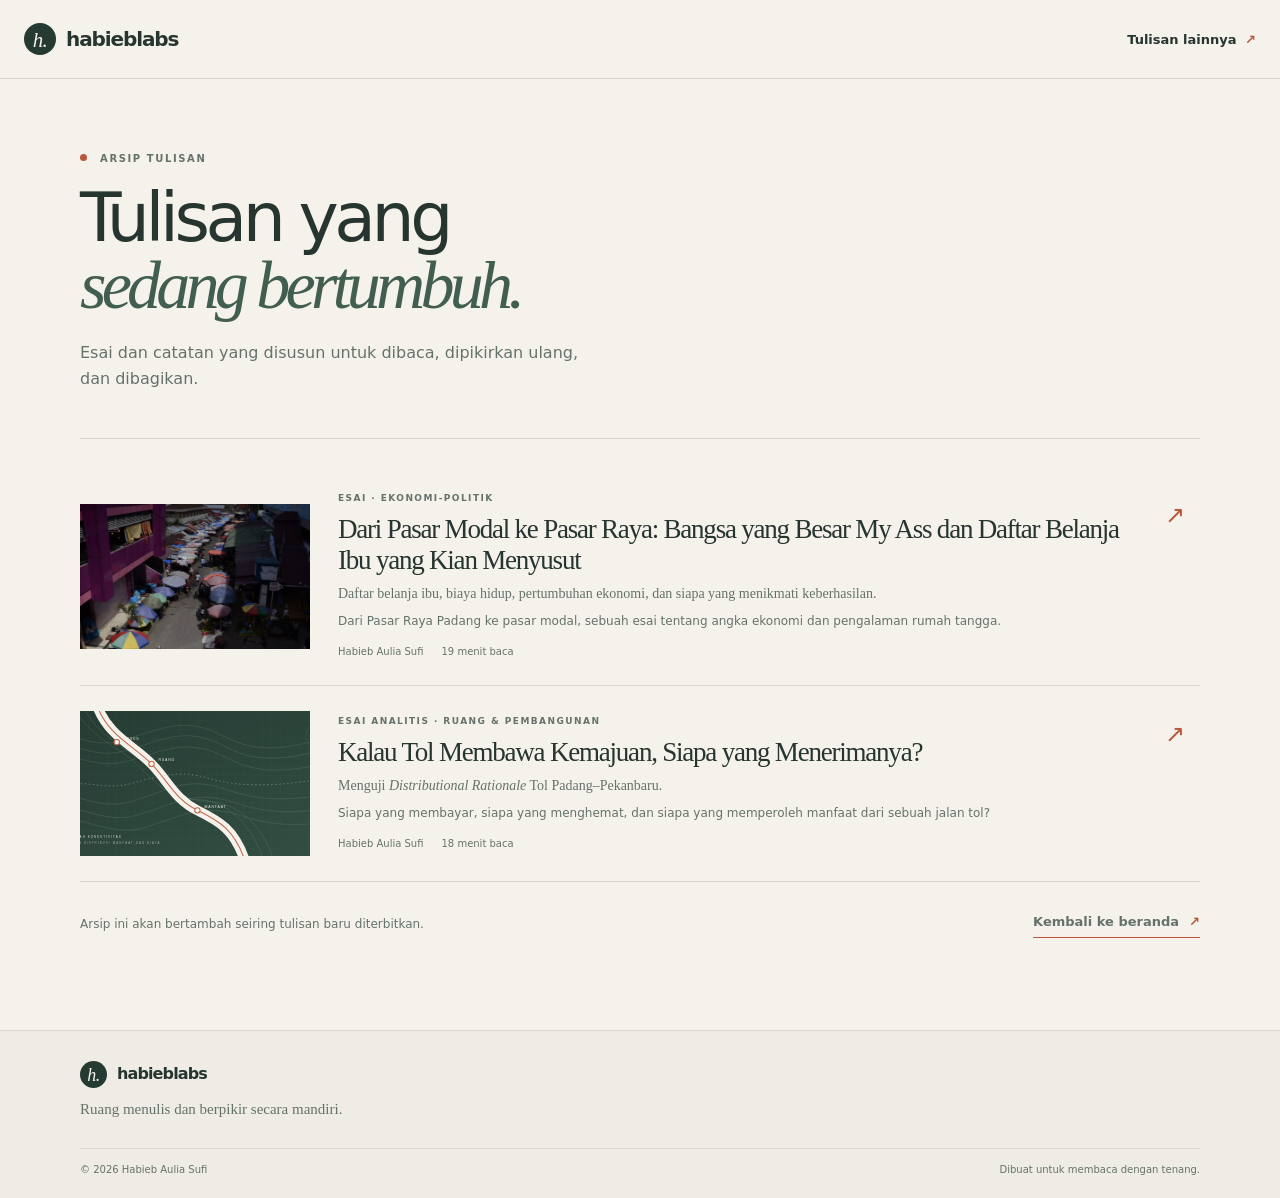
==== commit e3eb4af0: "Add files via upload" ====
--- a/tulisan/index.html
+++ b/tulisan/index.html
@@ -7,5 +7,5 @@
 </head><body><a class="skip-link" href="#main">Lewati ke konten</a><header class="site-header"><div class="header-inner"><a class="brand" href="/" aria-label="Habieblabs, beranda"><span class="brand-mark">h.</span><span class="brand-name">habieblabs</span></a>
 <nav class="nav" aria-label="Navigasi utama"><a href="/tulisan/">Tulisan lainnya <span aria-hidden="true">↗</span></a></nav></div></header>
 <main id="main" class="wrap archive-page"><div class="page-intro"><p class="eyebrow"><span class="eyebrow-dot"></span> ARSIP TULISAN</p><h1>Tulisan yang<br><em>sedang bertumbuh.</em></h1><p>Esai dan catatan yang disusun untuk dibaca, dipikirkan ulang, dan dibagikan.</p></div>
-<div class="archive-list"><article class="archive-item"><a class="archive-thumb" href="/tulisan/kalau-tol-membawa-kemajuan.html"><img src="/assets/pariangan-cover.jpg" alt="Panorama Pariangan dengan hamparan sawah dan perbukitan." width="2048" height="1150" loading="lazy" decoding="async"></a><div class="archive-item-copy"><p class="eyebrow">ESAI ANALITIS <span>·</span> RUANG & PEMBANGUNAN</p><h2><a href="/tulisan/kalau-tol-membawa-kemajuan.html">Kalau Tol Membawa Kemajuan, Siapa yang Menerimanya?</a></h2><p class="archive-subtitle">Menguji <em>Distributional Rationale</em> Tol Padang–Pekanbaru.</p><p>Siapa yang membayar, siapa yang menghemat, dan siapa yang memperoleh manfaat dari sebuah jalan tol?</p><div class="archive-meta"><span>Habieb Aulia Sufi</span><span>18 menit baca</span></div></div><a class="archive-arrow" href="/tulisan/kalau-tol-membawa-kemajuan.html" aria-label="Baca esai">↗</a></article></div>
+<div class="archive-list"><article class="archive-item"><a class="archive-thumb" href="/tulisan/dari-pasar-modal-ke-pasar-raya.html"><img src="/assets/pasar-raya-cover.webp" alt="Pasar Raya Padang dilihat dari atas, dengan lapak pedagang dan payung-payung." width="2048" height="1356" loading="lazy" decoding="async"></a><div class="archive-item-copy"><p class="eyebrow">ESAI · EKONOMI-POLITIK</p><h2><a href="/tulisan/dari-pasar-modal-ke-pasar-raya.html">Dari Pasar Modal ke Pasar Raya: Bangsa yang Besar My Ass dan Daftar Belanja Ibu yang Kian Menyusut</a></h2><p class="archive-subtitle">Daftar belanja ibu, biaya hidup, pertumbuhan ekonomi, dan siapa yang menikmati keberhasilan.</p><p>Dari Pasar Raya Padang ke pasar modal, sebuah esai tentang angka ekonomi dan pengalaman rumah tangga.</p><div class="archive-meta"><span>Habieb Aulia Sufi</span><span>19 menit baca</span></div></div><a class="archive-arrow" href="/tulisan/dari-pasar-modal-ke-pasar-raya.html" aria-label="Baca esai">↗</a></article><article class="archive-item"><a class="archive-thumb" href="/tulisan/kalau-tol-membawa-kemajuan.html"><img src="/assets/cover-tol.svg" alt="Ilustrasi abstrak jalan dan lanskap" width="480" height="240"></a><div class="archive-item-copy"><p class="eyebrow">ESAI ANALITIS <span>·</span> RUANG & PEMBANGUNAN</p><h2><a href="/tulisan/kalau-tol-membawa-kemajuan.html">Kalau Tol Membawa Kemajuan, Siapa yang Menerimanya?</a></h2><p class="archive-subtitle">Menguji <em>Distributional Rationale</em> Tol Padang–Pekanbaru.</p><p>Siapa yang membayar, siapa yang menghemat, dan siapa yang memperoleh manfaat dari sebuah jalan tol?</p><div class="archive-meta"><span>Habieb Aulia Sufi</span><span>18 menit baca</span></div></div><a class="archive-arrow" href="/tulisan/kalau-tol-membawa-kemajuan.html" aria-label="Baca esai">↗</a></article></div>
 <div class="archive-bottom"><p>Arsip ini akan bertambah seiring tulisan baru diterbitkan.</p><a class="text-link" href="/">Kembali ke beranda <span aria-hidden="true">↗</span></a></div></main><footer class="site-footer"><div class="footer-inner"><a class="brand footer-brand" href="/"><span class="brand-mark">h.</span><span class="brand-name">habieblabs</span></a><p>Ruang menulis dan berpikir secara mandiri.</p><div class="footer-bottom"><span>© <span data-year>2026</span> Habieb Aulia Sufi</span><span>Dibuat untuk membaca dengan tenang.</span></div></div></footer></body></html>
--- a/assets/styles.css
+++ b/assets/styles.css
@@ -4,3 +4,822 @@
 @media(max-width:850px){.home-hero{grid-template-columns:1fr;gap:36px;padding-top:60px}.hero-art,.landscape-svg{min-height:340px}.featured-card{grid-template-columns:1fr}.featured-visual{min-height:300px}.featured-copy{min-height:335px}.article-layout{grid-template-columns:1fr;gap:24px}.article-aside{position:static;order:0}.toc-card nav{display:grid;grid-template-columns:repeat(2,minmax(0,1fr));gap:9px 20px}.aside-note{display:none}.article-body{max-width:var(--article-width);margin-inline:auto}.article-cover{margin-bottom:35px}.article-cover img{max-height:none;object-fit:contain}}
 @media(max-width:600px){.wrap{width:calc(100% - 36px)}.header-inner{width:calc(100% - 36px);height:66px}.brand-name{font-size:18px}.nav a{font-size:11px}.home-hero{padding-top:48px;padding-bottom:49px}.hero-copy h1{font-size:48px}.hero-intro{font-size:19px}.hero-art,.landscape-svg{min-height:290px}.featured-section{padding-top:32px;padding-bottom:52px}.section-heading h2{font-size:30px}.featured-visual{min-height:205px}.featured-copy{padding:23px;min-height:0}.featured-copy h3{font-size:29px}.card-meta{margin-top:15px}.card-meta .text-link{margin-left:0}.note-section{padding:48px 24px}.archive-teaser{align-items:flex-start;flex-direction:column;padding-top:45px;padding-bottom:53px}.archive-teaser h2{font-size:28px}.button-link{white-space:normal}.footer-inner{width:calc(100% - 36px)}.footer-bottom{flex-direction:column;gap:3px}.archive-page{padding-top:48px;padding-bottom:65px}.page-intro h1{font-size:46px}.archive-item{grid-template-columns:92px minmax(0,1fr) 20px;gap:14px;padding:21px 0;align-items:start}.archive-thumb img{height:88px}.archive-item h2{font-size:20px}.archive-item-copy .eyebrow{font-size:8px;letter-spacing:.08em}.archive-subtitle{font-size:12px}.archive-item-copy>p:not(.eyebrow):not(.archive-subtitle){display:none}.archive-meta{flex-direction:column;gap:1px}.archive-arrow{font-size:19px}.archive-bottom{align-items:flex-start;flex-direction:column}.article-top{padding-top:25px}.back-link{margin-bottom:30px}.article-top h1{font-size:39px}.article-subtitle{font-size:17px}.article-cover{width:100%;margin-bottom:26px}.article-cover figcaption{padding-inline:18px}.article-layout{padding-bottom:55px}.article-body{font-size:17px;line-height:1.8}.article-body .article-intro{font-size:18px}.article-body h2{font-size:23px;margin-top:2em}.toc-card nav{grid-template-columns:1fr 1fr}.toc-card nav a{font-size:11px}.data-visual{margin-inline:-2px;padding:16px}.visual-header h3{font-size:22px}.visual-number{font-size:8px}.chart-legend{align-items:flex-start}.text-button{margin-left:0;flex-basis:100%;text-align:left;margin-top:5px}.article-actions{align-items:flex-start;flex-direction:column}}
 @media(prefers-reduced-motion:reduce){*,*::before,*::after{scroll-behavior:auto!important;transition:none!important}}
+
+
+/* Interactive longform figures: scoped to the essay page only */
+.article-page .interactive-figure{width:min(1080px,calc(100vw - 48px));position:relative;left:50%;transform:translateX(-50%);margin:3.2em 0 3.6em;font-family:var(--sans);}
+.article-page .interactive-panel{background:#eeece4;border:1px solid var(--line);padding:clamp(18px,3vw,34px);color:var(--ink);}
+.article-page .viz-topline{display:flex;justify-content:space-between;gap:14px;flex-wrap:wrap;font-size:9px;font-weight:800;letter-spacing:.14em;color:var(--muted);}
+.article-page .viz-topline i{font-style:normal;color:var(--accent);padding:0 4px;}
+.article-page .interactive-panel>h3{font-family:var(--serif);font-size:clamp(25px,3vw,36px);font-weight:400;letter-spacing:-.04em;line-height:1.12;margin:15px 0 8px;color:var(--ink);}
+.article-page .interactive-panel>h3::before{display:none;}
+.article-page .viz-intro{font-family:var(--sans);font-size:13px;line-height:1.65;color:#53645b;margin:0 0 24px!important;max-width:760px;}
+.article-page .traffic-chart{display:grid;grid-template-columns:repeat(4,minmax(0,1fr));gap:clamp(12px,3vw,34px);align-items:end;padding:18px 12px 0;border-bottom:1px solid #c7c8bd;background:repeating-linear-gradient(to top,transparent 0,transparent calc(25% - 1px),rgba(101,114,107,.15) calc(25% - 1px),rgba(101,114,107,.15) 25%);}
+.article-page .traffic-point{min-width:0;display:grid;grid-template-rows:auto 220px auto;align-items:end;gap:10px;border:0;padding:0 2px 12px;background:transparent;color:var(--ink);cursor:pointer;font:inherit;}
+.article-page .traffic-value{font-size:clamp(11px,1.2vw,14px);font-weight:800;font-variant-numeric:tabular-nums;text-align:center;}
+.article-page .traffic-track{height:220px;display:flex;align-items:flex-end;justify-content:center;}
+.article-page .traffic-fill{display:block;width:min(68px,70%);height:var(--bar-height);min-height:4px;background:var(--green);border-radius:3px 3px 0 0;transition:height .25s ease,background .2s,opacity .2s;}
+.article-page .traffic-point[data-after-tariff] .traffic-fill{background:#9a765a;}
+.article-page .traffic-point.is-active .traffic-fill,.article-page .traffic-point:hover .traffic-fill,.article-page .traffic-point:focus-visible .traffic-fill{background:var(--accent);}
+.article-page .traffic-point:focus-visible,.article-page .framework-tab:focus-visible,.article-page .viz-toggle:focus-visible{outline:3px solid rgba(185,87,60,.4);outline-offset:4px;}
+.article-page .traffic-month{font-size:11px;font-weight:700;color:var(--muted);text-align:center;}
+.article-page .traffic-point.is-active .traffic-month{color:var(--accent);}
+.article-page .traffic-phase-note{display:flex;justify-content:space-between;gap:12px;flex-wrap:wrap;padding:12px 0 15px;font-size:10px;color:var(--muted);}
+.article-page .traffic-phase-note span::before{content:"";display:inline-block;width:8px;height:8px;border-radius:2px;margin-right:7px;background:var(--green);}
+.article-page .traffic-phase-note .phase-after::before{background:#9a765a;}
+.article-page .viz-detail{display:flex;align-items:center;justify-content:space-between;gap:20px;border-top:1px solid #d5d3c9;border-bottom:1px solid #d5d3c9;padding:16px 0;margin-top:4px;}
+.article-page .viz-detail>div{display:flex;flex-direction:column;gap:4px;min-width:145px;}
+.article-page .viz-detail-kicker{font-size:9px;letter-spacing:.13em;font-weight:800;color:var(--accent);text-transform:uppercase;}
+.article-page .viz-detail strong{font-size:18px;font-weight:750;font-variant-numeric:tabular-nums;}
+.article-page .viz-detail p{font-family:var(--sans);font-size:12px;line-height:1.55;color:#53645b;margin:0!important;max-width:560px;}
+.article-page .viz-tools{display:flex;justify-content:flex-end;padding-top:13px;}
+.article-page .viz-toggle{border:0;background:transparent;padding:5px 0;color:var(--green-dark);font-size:11px;font-weight:750;text-decoration:underline;text-underline-offset:3px;cursor:pointer;}
+.article-page .viz-table-wrap{overflow-x:auto;margin-top:12px;}
+.article-page .viz-table{width:100%;border-collapse:collapse;font-family:var(--sans);font-size:11px;}
+.article-page .viz-table th,.article-page .viz-table td{padding:9px 8px;border-bottom:1px solid #d5d3c9;text-align:left;}
+.article-page .viz-table th{color:var(--muted);font-weight:800;}
+.article-page .viz-table td:nth-child(2){font-variant-numeric:tabular-nums;font-weight:700;}
+.article-page .viz-source,.article-page .viz-caveat{font-family:var(--sans);font-size:10px;line-height:1.65;color:var(--muted);margin:17px 0 0!important;}
+.article-page .viz-source strong,.article-page .viz-caveat strong{color:var(--ink);}
+.article-page .interactive-figure figcaption{font-family:var(--sans);font-size:11px;line-height:1.6;color:var(--muted);margin-top:10px;}
+.article-page .interactive-figure figcaption::before{content:"FIGUR / ";font-size:9px;letter-spacing:.12em;font-weight:800;color:var(--green);margin-right:4px;}
+.article-page .burden-control{padding:17px 18px;background:#f8f6f0;border:1px solid #d9d8cf;margin:22px 0 16px;}
+.article-page .burden-control-heading{display:flex;justify-content:space-between;align-items:center;gap:12px;font-family:var(--sans);font-size:12px;font-weight:700;}
+.article-page .burden-control-heading output{color:var(--accent);font-size:13px;font-weight:800;white-space:nowrap;}
+.article-page #burden-frequency{display:block;width:100%;margin:16px 0 7px;accent-color:var(--accent);cursor:pointer;}
+.article-page .range-ends{display:flex;justify-content:space-between;font-family:var(--sans);font-size:9px;color:var(--muted);}
+.article-page .burden-summary{display:grid;grid-template-columns:1fr 1fr;gap:12px;margin:0 0 27px;}
+.article-page .burden-summary>div{padding:15px 17px;background:var(--green-dark);color:var(--paper);display:flex;flex-direction:column;gap:5px;}
+.article-page .burden-summary>div:last-child{background:#f8e9df;color:var(--ink);}
+.article-page .summary-label{font-size:10px;line-height:1.4;color:inherit;opacity:.8;}
+.article-page .burden-summary strong{font-size:clamp(19px,2.4vw,27px);font-weight:750;font-variant-numeric:tabular-nums;}
+.article-page .burden-axis{display:flex;justify-content:space-between;gap:10px;font-size:9px;letter-spacing:.04em;color:var(--muted);padding-bottom:10px;border-bottom:1px solid #d5d3c9;}
+.article-page .burden-row{display:grid;grid-template-columns:minmax(130px,1fr) minmax(140px,2.3fr) 65px;align-items:center;gap:16px;padding:13px 0;border-bottom:1px solid #d5d3c9;}
+.article-page .burden-name{display:flex;flex-direction:column;gap:3px;min-width:0;}
+.article-page .burden-name strong{font-size:12px;line-height:1.3;}
+.article-page .burden-name span{font-size:9px;line-height:1.35;color:var(--muted);}
+.article-page .burden-track{height:13px;background:#deded5;border-radius:2px;overflow:hidden;}
+.article-page .burden-fill{display:block;height:100%;width:0;background:#78877e;border-radius:2px;transition:width .2s ease;}
+.article-page .burden-fill.is-primary{background:var(--accent);}
+.article-page .burden-fill.is-proxy{background:#4d7b77;}
+.article-page .burden-value{text-align:right;font-size:12px;font-variant-numeric:tabular-nums;}
+.article-page .burden-axis-note{display:flex;justify-content:space-between;margin:8px 80px 0 34%;font-size:9px;color:var(--muted);}
+.article-page .framework-tabs{display:grid;grid-template-columns:repeat(5,minmax(0,1fr));gap:9px;margin:25px 0 14px;}
+.article-page .framework-tab{min-width:0;min-height:104px;display:flex;flex-direction:column;align-items:flex-start;justify-content:space-between;gap:8px;text-align:left;padding:13px 12px;border:1px solid #d5d3c9;background:#f8f6f0;color:var(--ink);cursor:pointer;transition:background .18s,border-color .18s,transform .18s;}
+.article-page .framework-tab>span{font-size:9px;color:var(--muted);font-weight:800;letter-spacing:.1em;}
+.article-page .framework-tab strong{font-size:clamp(10px,1.1vw,13px);letter-spacing:.035em;overflow-wrap:anywhere;}
+.article-page .framework-tab small{font-size:9px;color:var(--muted);line-height:1.35;}
+.article-page .framework-tab.is-active{background:var(--green-dark);border-color:var(--green-dark);color:var(--paper);transform:translateY(-2px);}
+.article-page .framework-tab.is-active>span,.article-page .framework-tab.is-active small{color:#d6ded7;}
+.article-page .framework-tab-cost.is-active{background:#8a4c35;border-color:#8a4c35;}
+.article-page .framework-detail{padding:23px 24px;background:#f8f6f0;border-left:3px solid var(--accent);}
+.article-page .framework-detail-heading h4{font-family:var(--serif);font-size:clamp(21px,2.5vw,28px);line-height:1.18;letter-spacing:-.035em;font-weight:400;margin:7px 0 18px;}
+.article-page .framework-detail-columns{display:grid;grid-template-columns:1fr 1fr;gap:25px;}
+.article-page .framework-detail-columns h5{font-size:10px;letter-spacing:.1em;text-transform:uppercase;color:var(--muted);margin:0 0 7px;}
+.article-page .framework-detail-columns p{font-family:var(--sans);font-size:12px;line-height:1.7;color:#53645b;margin:0!important;}
+.article-page .framework-thesis{font-family:var(--serif);font-size:clamp(19px,2.4vw,25px);font-style:italic;text-align:center;line-height:1.35;margin:22px auto 0!important;color:var(--green-dark);}
+.article-page [hidden]{display:none!important;}
+@media(max-width:850px){.article-page .interactive-figure{width:calc(100vw - 36px);}.article-page .framework-tabs{grid-template-columns:repeat(3,minmax(0,1fr));}.article-page .framework-tab{min-height:92px;}}
+@media(max-width:600px){.article-page .interactive-figure{width:calc(100vw - 28px);margin-block:2.5em 2.9em;}.article-page .interactive-panel{padding:17px 15px;}.article-page .viz-topline{font-size:8px;}.article-page .traffic-chart{gap:8px;padding-inline:2px;}.article-page .traffic-point{grid-template-rows:auto 160px auto;gap:7px;}.article-page .traffic-track{height:160px;}.article-page .traffic-fill{width:75%;}.article-page .traffic-month{font-size:9px;}.article-page .traffic-value{font-size:10px;}.article-page .traffic-phase-note{font-size:9px;}.article-page .viz-detail{align-items:flex-start;flex-direction:column;gap:8px;}.article-page .burden-summary{grid-template-columns:1fr 1fr;gap:7px;}.article-page .burden-summary>div{padding:12px 10px;}.article-page .burden-summary strong{font-size:18px;}.article-page .burden-row{grid-template-columns:minmax(105px,1fr) minmax(75px,1.3fr) 52px;gap:8px;padding:11px 0;}.article-page .burden-name strong{font-size:10px;}.article-page .burden-name span{font-size:8px;}.article-page .burden-value{font-size:10px;}.article-page .burden-axis{font-size:8px;}.article-page .burden-axis-note{margin-left:31%;margin-right:58px;font-size:8px;}.article-page .framework-tabs{grid-template-columns:repeat(2,minmax(0,1fr));gap:7px;}.article-page .framework-tab{min-height:86px;padding:10px;}.article-page .framework-tab strong{font-size:11px;}.article-page .framework-detail{padding:18px 16px;}.article-page .framework-detail-columns{grid-template-columns:1fr;gap:16px;}.article-page .interactive-figure figcaption{padding-inline:2px;}}
+
+
+/* v2: editorial data graphics. Scoped to the essay, not the homepage or archive. */
+.article-page {
+  --viz-ink: #192b3a;
+  --viz-muted: #68747c;
+  --viz-rule: #d9dfe2;
+  --viz-blue: #315b83;
+  --viz-blue-dark: #203f5e;
+  --viz-coral: #d45e42;
+  --viz-paper: #fffefa;
+}
+.article-page .article-layout.wrap {
+  width: min(1280px, calc(100% - 48px));
+}
+.article-page .article-layout {
+  grid-template-columns: 205px minmax(0, 1fr);
+  column-gap: clamp(34px, 4vw, 56px);
+  justify-content: center;
+}
+.article-page .article-body {
+  max-width: none;
+  color: #26313a;
+}
+.article-page .article-body > p,
+.article-page .article-body > h2,
+.article-page .article-body > .article-intro {
+  max-width: 720px;
+}
+.article-page .interactive-figure {
+  width: 100%;
+  max-width: 1080px;
+  position: static;
+  left: auto;
+  transform: none;
+  margin: 3.6em 0 3.9em;
+  font-family: var(--sans);
+}
+.article-page .interactive-panel {
+  padding: clamp(24px, 3.2vw, 42px);
+  color: var(--viz-ink);
+  background: var(--viz-paper);
+  border: 1px solid #e1e4e4;
+  border-top: 3px solid var(--viz-ink);
+  box-shadow: 0 12px 34px rgba(28, 43, 55, .055);
+}
+.article-page .viz-topline {
+  display: flex;
+  justify-content: space-between;
+  gap: 12px;
+  flex-wrap: wrap;
+  color: var(--viz-muted);
+  font-size: 10px;
+  font-weight: 700;
+  letter-spacing: .09em;
+}
+.article-page .viz-topline i { color: var(--viz-coral); padding: 0 3px; }
+.article-page .interactive-panel > h3 {
+  max-width: 820px;
+  margin: 17px 0 8px;
+  color: var(--viz-ink);
+  font-family: Georgia, "Times New Roman", serif;
+  font-size: clamp(30px, 3.4vw, 43px);
+  font-weight: 400;
+  line-height: 1.06;
+  letter-spacing: -.045em;
+}
+.article-page .viz-intro {
+  max-width: 700px;
+  margin: 0 0 22px !important;
+  color: #56636d;
+  font-family: var(--sans);
+  font-size: 13px;
+  line-height: 1.55;
+}
+
+/* Fig. 01 */
+.article-page .traffic-chart {
+  display: grid;
+  grid-template-columns: repeat(4, minmax(0, 1fr));
+  gap: clamp(14px, 3vw, 34px);
+  align-items: end;
+  padding: 24px 12px 0;
+  border-bottom: 1px solid #aeb9c0;
+  background: none;
+}
+.article-page .traffic-point {
+  min-width: 0;
+  display: grid;
+  grid-template-rows: auto 286px auto;
+  align-items: end;
+  gap: 10px;
+  padding: 0 2px 13px;
+  border: 0;
+  border-bottom: 2px solid transparent;
+  background: transparent;
+  color: var(--viz-ink);
+  cursor: pointer;
+  font: inherit;
+}
+.article-page .traffic-value {
+  color: var(--viz-ink);
+  font-size: clamp(15px, 1.55vw, 19px);
+  font-weight: 700;
+  font-variant-numeric: tabular-nums;
+  text-align: center;
+}
+.article-page .traffic-track {
+  height: 286px;
+  display: flex;
+  align-items: flex-end;
+  justify-content: center;
+  background: linear-gradient(to top, #e9edef 1px, transparent 1px) 0 100% / 100% 33.333% repeat-y;
+}
+.article-page .traffic-fill {
+  display: block;
+  width: min(92px, 72%);
+  height: var(--bar-height);
+  min-height: 4px;
+  background: var(--viz-blue);
+  border-radius: 0;
+  transition: height .25s ease, background .18s ease;
+}
+.article-page .traffic-point[data-after-tariff] .traffic-fill { background: var(--viz-coral); }
+.article-page .traffic-point.is-active { border-bottom-color: var(--viz-ink); }
+.article-page .traffic-point.is-active .traffic-fill { filter: saturate(1.12) brightness(.9); }
+.article-page .traffic-point:focus-visible,
+.article-page .framework-tab:focus-visible,
+.article-page .viz-toggle:focus-visible {
+  outline: 2px solid var(--viz-blue);
+  outline-offset: 4px;
+}
+.article-page .traffic-month {
+  color: var(--viz-muted);
+  font-size: 12px;
+  font-weight: 650;
+  text-align: center;
+}
+.article-page .traffic-point.is-active .traffic-month { color: var(--viz-ink); }
+.article-page .traffic-phase-note {
+  display: flex;
+  justify-content: space-between;
+  gap: 10px 22px;
+  flex-wrap: wrap;
+  padding: 12px 0 15px;
+  color: var(--viz-muted);
+  font-size: 11px;
+}
+.article-page .traffic-phase-note span::before {
+  content: "";
+  display: inline-block;
+  width: 9px;
+  height: 9px;
+  margin-right: 7px;
+  background: var(--viz-blue);
+}
+.article-page .traffic-phase-note .phase-after::before { background: var(--viz-coral); }
+.article-page .viz-detail {
+  display: grid;
+  grid-template-columns: minmax(180px, .7fr) 1.3fr;
+  align-items: center;
+  gap: 18px;
+  padding: 17px 0 4px;
+  margin-top: 5px;
+  border-top: 1px solid var(--viz-rule);
+  border-bottom: 0;
+}
+.article-page .viz-detail > div { display: flex; flex-direction: column; gap: 4px; }
+.article-page .viz-detail-kicker {
+  color: var(--viz-coral);
+  font-size: 10px;
+  font-weight: 750;
+  letter-spacing: .08em;
+  text-transform: uppercase;
+}
+.article-page .viz-detail strong {
+  color: var(--viz-ink);
+  font-size: clamp(18px, 2vw, 24px);
+  font-weight: 700;
+  font-variant-numeric: tabular-nums;
+}
+.article-page .viz-detail p {
+  max-width: 500px;
+  margin: 0 !important;
+  color: #59656e;
+  font-size: 12px;
+  line-height: 1.55;
+}
+.article-page .viz-tools { display: flex; justify-content: flex-end; padding-top: 12px; }
+.article-page .viz-toggle {
+  border: 0;
+  border-bottom: 1px solid var(--viz-blue);
+  padding: 5px 0 3px;
+  background: transparent;
+  color: var(--viz-blue-dark);
+  font-size: 11px;
+  font-weight: 700;
+  cursor: pointer;
+}
+.article-page .viz-table-wrap { overflow-x: auto; margin-top: 12px; }
+.article-page .viz-table { width: 100%; border-collapse: collapse; font-size: 12px; }
+.article-page .viz-table th,
+.article-page .viz-table td { padding: 10px 9px; border-bottom: 1px solid var(--viz-rule); text-align: left; }
+.article-page .viz-table th { color: var(--viz-muted); font-weight: 700; }
+.article-page .viz-table td:nth-child(2) { font-variant-numeric: tabular-nums; font-weight: 700; }
+.article-page .viz-notes { margin-top: 17px; border-top: 1px solid var(--viz-rule); padding-top: 10px; }
+.article-page .viz-notes summary { color: var(--viz-blue-dark); font-size: 11px; font-weight: 700; cursor: pointer; }
+.article-page .viz-notes p { max-width: 860px; margin: 9px 0 0 !important; color: var(--viz-muted); font-family: var(--sans); font-size: 11px; line-height: 1.65; }
+.article-page .interactive-figure figcaption {
+  margin-top: 9px;
+  color: var(--viz-muted);
+  font-size: 11px;
+  line-height: 1.5;
+}
+.article-page .interactive-figure figcaption::before {
+  content: "FIG. ";
+  color: var(--viz-coral);
+  font-size: 10px;
+  font-weight: 750;
+  letter-spacing: .08em;
+  margin-right: 5px;
+}
+
+/* Fig. 02 */
+.article-page .burden-control {
+  margin: 24px 0 16px;
+  padding: 15px 0 16px;
+  border-top: 1px solid var(--viz-rule);
+  border-bottom: 1px solid var(--viz-rule);
+  background: transparent;
+}
+.article-page .burden-control-heading {
+  display: flex;
+  justify-content: space-between;
+  align-items: baseline;
+  gap: 12px;
+  color: var(--viz-ink);
+  font-size: 13px;
+  font-weight: 650;
+}
+.article-page .burden-control-heading output { color: var(--viz-coral); font-size: 14px; font-weight: 750; white-space: nowrap; }
+.article-page #burden-frequency {
+  display: block;
+  width: 100%;
+  margin: 18px 0 7px;
+  accent-color: var(--viz-coral);
+  cursor: pointer;
+}
+.article-page .range-ends { display: flex; justify-content: space-between; color: var(--viz-muted); font-size: 10px; }
+.article-page .burden-summary {
+  display: grid;
+  grid-template-columns: 1fr 1fr;
+  gap: 28px;
+  margin: 18px 0 28px;
+  padding: 0 0 20px;
+  border-bottom: 1px solid var(--viz-rule);
+}
+.article-page .burden-summary > div {
+  display: flex;
+  flex-direction: column;
+  gap: 4px;
+  padding: 0;
+  background: transparent;
+  color: var(--viz-ink);
+}
+.article-page .summary-label { color: var(--viz-muted); font-size: 11px; line-height: 1.4; }
+.article-page .burden-summary strong {
+  color: var(--viz-ink);
+  font-size: clamp(24px, 2.8vw, 34px);
+  font-weight: 650;
+  letter-spacing: -.035em;
+  font-variant-numeric: tabular-nums;
+}
+.article-page .burden-summary > div:last-child strong { color: var(--viz-coral); }
+.article-page .burden-axis {
+  display: flex;
+  justify-content: space-between;
+  gap: 10px;
+  padding-bottom: 11px;
+  border-bottom: 1px solid var(--viz-rule);
+  color: var(--viz-muted);
+  font-size: 10px;
+}
+.article-page .burden-row {
+  display: grid;
+  grid-template-columns: minmax(150px, 1fr) minmax(160px, 2.4fr) 74px;
+  align-items: center;
+  gap: 18px;
+  padding: 16px 0;
+  border-bottom: 1px solid #edf0f1;
+}
+.article-page .burden-name { display: flex; flex-direction: column; gap: 3px; min-width: 0; }
+.article-page .burden-name strong { color: var(--viz-ink); font-size: 13px; line-height: 1.3; }
+.article-page .burden-name span { color: var(--viz-muted); font-size: 10px; line-height: 1.35; }
+.article-page .burden-track { height: 17px; overflow: hidden; background: #e8ecef; border-radius: 0; }
+.article-page .burden-fill { display: block; height: 100%; width: 0; background: #7990a4; border-radius: 0; transition: width .2s ease; }
+.article-page .burden-fill.is-primary { background: var(--viz-coral); }
+.article-page .burden-fill.is-proxy { background: var(--viz-blue); }
+.article-page .burden-value { color: var(--viz-ink); text-align: right; font-size: 14px; font-weight: 700; font-variant-numeric: tabular-nums; }
+.article-page .burden-axis-note { display: flex; justify-content: space-between; margin: 9px 88px 0 36%; color: var(--viz-muted); font-size: 9px; }
+
+/* Fig. 03 */
+.article-page .framework-tabs {
+  display: grid;
+  grid-template-columns: repeat(5, minmax(0, 1fr));
+  gap: 0;
+  margin: 26px 0 0;
+  border-top: 1px solid var(--viz-rule);
+  border-bottom: 1px solid var(--viz-rule);
+}
+.article-page .framework-tab {
+  min-width: 0;
+  min-height: 82px;
+  display: flex;
+  flex-direction: column;
+  align-items: flex-start;
+  justify-content: center;
+  gap: 6px;
+  padding: 12px 14px;
+  border: 0;
+  border-right: 1px solid var(--viz-rule);
+  border-bottom: 3px solid transparent;
+  background: transparent;
+  color: var(--viz-ink);
+  text-align: left;
+  cursor: pointer;
+  transition: color .15s ease, border-color .15s ease;
+}
+.article-page .framework-tab:last-child { border-right: 0; }
+.article-page .framework-tab > span { color: var(--viz-coral); font-size: 10px; font-weight: 700; letter-spacing: .06em; }
+.article-page .framework-tab strong { color: var(--viz-ink); font-size: 13px; letter-spacing: .015em; overflow-wrap: anywhere; }
+.article-page .framework-tab small { color: var(--viz-muted); font-size: 10px; line-height: 1.3; }
+.article-page .framework-tab.is-active {
+  border-bottom-color: var(--viz-blue);
+  background: #f4f7f9;
+  color: var(--viz-ink);
+  transform: none;
+}
+.article-page .framework-tab.is-active > span { color: var(--viz-coral); }
+.article-page .framework-tab.is-active strong { color: var(--viz-blue-dark); }
+.article-page .framework-tab.is-active small { color: var(--viz-muted); }
+.article-page .framework-detail {
+  padding: 26px 0 22px;
+  border: 0;
+  border-bottom: 1px solid var(--viz-rule);
+  background: transparent;
+}
+.article-page .framework-detail-heading h4 {
+  margin: 7px 0 19px;
+  color: var(--viz-ink);
+  font-family: Georgia, "Times New Roman", serif;
+  font-size: clamp(24px, 2.8vw, 34px);
+  font-weight: 400;
+  line-height: 1.12;
+  letter-spacing: -.035em;
+}
+.article-page .framework-detail-columns { display: grid; grid-template-columns: 1fr 1fr; gap: 36px; }
+.article-page .framework-detail-columns h5 {
+  margin: 0 0 8px;
+  color: var(--viz-blue);
+  font-size: 10px;
+  font-weight: 750;
+  letter-spacing: .07em;
+  text-transform: uppercase;
+}
+.article-page .framework-detail-columns p {
+  margin: 0 !important;
+  color: #53616b;
+  font-size: 13px;
+  line-height: 1.65;
+}
+.article-page .framework-thesis {
+  margin: 20px 0 0 !important;
+  color: var(--viz-ink);
+  font-family: Georgia, "Times New Roman", serif;
+  font-size: 21px;
+  font-style: italic;
+  line-height: 1.3;
+}
+.article-page .framework-footnote { margin: 8px 0 0 !important; color: var(--viz-muted); font-family: var(--sans); font-size: 10px; }
+.article-page [hidden] { display: none !important; }
+
+@media (max-width: 1000px) {
+  .article-page .article-layout.wrap { width: min(1120px, calc(100% - 40px)); }
+  .article-page .article-layout { grid-template-columns: 180px minmax(0, 1fr); column-gap: 30px; }
+  .article-page .article-body > p,
+  .article-page .article-body > h2,
+  .article-page .article-body > .article-intro { max-width: 680px; }
+}
+@media (max-width: 850px) {
+  .article-page .article-layout { grid-template-columns: 1fr; gap: 24px; }
+  .article-page .article-aside { position: static; }
+  .article-page .article-body { max-width: 720px; margin-inline: auto; }
+  .article-page .article-body > p,
+  .article-page .article-body > h2,
+  .article-page .article-body > .article-intro { max-width: 100%; }
+  .article-page .interactive-figure {
+    width: calc(100vw - 40px);
+    max-width: 940px;
+    margin: 3.1em 0 3.4em 50%;
+    transform: translateX(-50%);
+  }
+  .article-page .framework-tabs { grid-template-columns: repeat(5, minmax(0, 1fr)); }
+}
+@media (max-width: 600px) {
+  .article-page .interactive-figure { width: calc(100vw - 28px); margin-block: 2.6em 3em; }
+  .article-page .interactive-panel { padding: 20px 16px; }
+  .article-page .interactive-panel > h3 { font-size: 29px; }
+  .article-page .traffic-chart { gap: 7px; padding-inline: 1px; }
+  .article-page .traffic-point { grid-template-rows: auto 170px auto; gap: 7px; }
+  .article-page .traffic-track { height: 170px; }
+  .article-page .traffic-fill { width: 78%; }
+  .article-page .traffic-value { font-size: 10px; }
+  .article-page .traffic-month { font-size: 9px; }
+  .article-page .traffic-phase-note { font-size: 9px; }
+  .article-page .viz-detail { grid-template-columns: 1fr; gap: 8px; }
+  .article-page .burden-summary { gap: 12px; }
+  .article-page .burden-summary strong { font-size: 21px; }
+  .article-page .burden-row { grid-template-columns: minmax(90px, .9fr) minmax(70px, 1.5fr) 55px; gap: 8px; padding: 12px 0; }
+  .article-page .burden-name strong { font-size: 10px; }
+  .article-page .burden-name span { font-size: 8px; }
+  .article-page .burden-track { height: 12px; }
+  .article-page .burden-value { font-size: 10px; }
+  .article-page .burden-axis { font-size: 8px; }
+  .article-page .burden-axis-note { margin-left: 31%; margin-right: 62px; font-size: 8px; }
+  .article-page .framework-tabs { grid-template-columns: repeat(2, minmax(0, 1fr)); }
+  .article-page .framework-tab { min-height: 72px; padding: 9px 10px; border-bottom-width: 2px; }
+  .article-page .framework-tab strong { font-size: 11px; }
+  .article-page .framework-detail { padding: 19px 0; }
+  .article-page .framework-detail-columns { grid-template-columns: 1fr; gap: 15px; }
+}
+
+
+/* V3: high-contrast, landscape data graphics inspired by Flourish's editorial examples.
+   Scoped to the essay visuals. The site and article typography remain unchanged. */
+.article-page {
+  --viz-bg: #090b0d;
+  --viz-ink: #f5f4ef;
+  --viz-muted: #b8bec2;
+  --viz-rule: #343b40;
+  --viz-before: #62d5ad;
+  --viz-after: #f05a3a;
+  --viz-secondary: #a8b5c0;
+  --viz-proxy: #a7e65b;
+  --viz-font: Arial, "Helvetica Neue", Helvetica, sans-serif;
+}
+.article-page .interactive-figure {
+  width: 100%;
+  max-width: none;
+  margin: 2.75em 0 3em;
+  position: relative;
+  left: auto;
+  transform: none;
+  font-family: var(--viz-font);
+}
+.article-page .interactive-panel {
+  padding: clamp(18px, 2.2vw, 28px) clamp(18px, 2.6vw, 34px) 18px;
+  color: var(--viz-ink);
+  background: var(--viz-bg);
+  border: 1px solid #20262a;
+  border-top: 2px solid var(--viz-ink);
+  border-radius: 2px;
+  box-shadow: none;
+  font-family: var(--viz-font);
+}
+.article-page .viz-topline {
+  display: flex;
+  justify-content: space-between;
+  align-items: center;
+  gap: 12px;
+  color: #aeb6bc;
+  font-family: var(--viz-font);
+  font-size: 9px;
+  font-weight: 700;
+  letter-spacing: .12em;
+  line-height: 1.2;
+}
+.article-page .viz-topline i { color: var(--viz-after); padding: 0 4px; font-style: normal; }
+.article-page .interactive-panel > h3 {
+  max-width: 100%;
+  margin: 12px 0 4px;
+  color: var(--viz-ink);
+  font-family: var(--viz-font);
+  font-size: clamp(23px, 2.6vw, 32px);
+  font-weight: 700;
+  line-height: 1.08;
+  letter-spacing: -.035em;
+}
+.article-page .viz-intro {
+  max-width: 100%;
+  margin: 0 0 10px !important;
+  color: #c0c5c8;
+  font-family: var(--viz-font);
+  font-size: 11px;
+  line-height: 1.4;
+}
+.article-page .interactive-figure figcaption {
+  color: #69736f;
+  font-family: var(--viz-font);
+  font-size: 10px;
+  line-height: 1.4;
+}
+.article-page .interactive-figure figcaption::before {
+  color: #c84f35;
+  font-family: var(--viz-font);
+}
+
+/* FIG. 01 — wide, short monthly comparison */
+.article-page .traffic-chart {
+  display: grid;
+  grid-template-columns: repeat(4, minmax(0, 1fr));
+  align-items: end;
+  gap: clamp(10px, 2.2vw, 26px);
+  height: 190px;
+  padding: 8px 4px 0;
+  border-bottom: 1px solid #697278;
+  background: none;
+}
+.article-page .traffic-point {
+  min-width: 0;
+  height: 100%;
+  display: grid;
+  grid-template-rows: 22px minmax(0, 1fr) 22px;
+  align-items: end;
+  gap: 5px;
+  padding: 0 2px 8px;
+  border: 0;
+  border-bottom: 2px solid transparent;
+  background: transparent;
+  color: var(--viz-ink);
+  cursor: pointer;
+  font-family: var(--viz-font);
+}
+.article-page .traffic-value {
+  color: var(--viz-ink);
+  font-family: var(--viz-font);
+  font-size: clamp(13px, 1.35vw, 17px);
+  font-weight: 700;
+  font-variant-numeric: tabular-nums;
+  text-align: center;
+}
+.article-page .traffic-track {
+  height: 100%;
+  min-height: 0;
+  display: flex;
+  align-items: flex-end;
+  justify-content: center;
+  background: repeating-linear-gradient(to top, transparent 0, transparent calc(33.333% - 1px), rgba(255,255,255,.13) calc(33.333% - 1px), rgba(255,255,255,.13) 33.333%);
+}
+.article-page .traffic-fill {
+  display: block;
+  width: min(76px, 52%);
+  height: var(--bar-height);
+  min-height: 3px;
+  background: var(--viz-before);
+  border-radius: 0;
+  transition: height .2s ease, filter .2s ease;
+}
+.article-page .traffic-point[data-after-tariff] .traffic-fill { background: var(--viz-after); }
+.article-page .traffic-point.is-active { border-bottom-color: var(--viz-ink); }
+.article-page .traffic-point.is-active .traffic-fill { filter: brightness(1.12); }
+.article-page .traffic-point:focus-visible,
+.article-page .mindmap-node:focus-visible,
+.article-page .viz-toggle:focus-visible { outline: 2px solid #fff; outline-offset: 4px; }
+.article-page .traffic-month {
+  color: #c4c9cb;
+  font-family: var(--viz-font);
+  font-size: 10px;
+  font-weight: 600;
+  text-align: center;
+}
+.article-page .traffic-point.is-active .traffic-month { color: #fff; }
+.article-page .traffic-phase-note {
+  display: flex;
+  justify-content: space-between;
+  gap: 8px 18px;
+  flex-wrap: wrap;
+  padding: 8px 0 9px;
+  color: #b7bec1;
+  font-family: var(--viz-font);
+  font-size: 9px;
+}
+.article-page .traffic-phase-note span::before {
+  content: ""; display: inline-block; width: 8px; height: 8px;
+  margin-right: 6px; background: var(--viz-before);
+}
+.article-page .traffic-phase-note .phase-after::before { background: var(--viz-after); }
+.article-page .viz-detail {
+  display: grid;
+  grid-template-columns: minmax(180px, .72fr) 1.28fr;
+  align-items: center;
+  gap: 18px;
+  padding: 10px 0 8px;
+  margin-top: 2px;
+  border-top: 1px solid var(--viz-rule);
+}
+.article-page .viz-detail > div { display: flex; flex-direction: column; gap: 3px; }
+.article-page .viz-detail-kicker { color: var(--viz-after); font-family: var(--viz-font); font-size: 9px; font-weight: 700; letter-spacing: .1em; text-transform: uppercase; }
+.article-page .viz-detail strong { color: #fff; font-family: var(--viz-font); font-size: clamp(17px, 1.8vw, 22px); font-weight: 700; font-variant-numeric: tabular-nums; }
+.article-page .viz-detail p { max-width: 600px; margin: 0 !important; color: #c1c6c9; font-family: var(--viz-font); font-size: 10px; line-height: 1.45; }
+.article-page .viz-tools { display: flex; justify-content: flex-end; padding-top: 6px; }
+.article-page .viz-toggle { border: 0; border-bottom: 1px solid #c4c9cb; padding: 3px 0 2px; background: transparent; color: #f5f4ef; font-family: var(--viz-font); font-size: 10px; font-weight: 700; cursor: pointer; }
+.article-page .viz-table-wrap { overflow-x: auto; margin-top: 8px; }
+.article-page .viz-table { width: 100%; border-collapse: collapse; color: var(--viz-ink); font-family: var(--viz-font); font-size: 10px; }
+.article-page .viz-table th, .article-page .viz-table td { padding: 7px 8px; border-bottom: 1px solid var(--viz-rule); text-align: left; }
+.article-page .viz-table th { color: #b8c0c4; font-weight: 700; }
+.article-page .viz-table td:nth-child(2) { font-variant-numeric: tabular-nums; font-weight: 700; }
+.article-page .viz-notes { margin-top: 8px; border-top: 1px solid var(--viz-rule); padding-top: 7px; }
+.article-page .viz-notes summary { color: #d3d8da; font-family: var(--viz-font); font-size: 9px; font-weight: 600; cursor: pointer; }
+.article-page .viz-notes p { max-width: 100%; margin: 7px 0 0 !important; color: #b4bdc1; font-family: var(--viz-font); font-size: 9px; line-height: 1.5; }
+
+/* FIG. 02 — compact landscape scenario comparison */
+.article-page .burden-control {
+  margin: 12px 0 8px;
+  padding: 9px 0 8px;
+  border-top: 1px solid var(--viz-rule);
+  border-bottom: 1px solid var(--viz-rule);
+  background: transparent;
+}
+.article-page .burden-control-heading { display:flex; justify-content:space-between; align-items:baseline; gap:12px; color:#f5f4ef; font-family:var(--viz-font); font-size:10px; font-weight:700; }
+.article-page .burden-control-heading output { color:var(--viz-after); font-family:var(--viz-font); font-size:11px; font-weight:700; white-space:nowrap; }
+.article-page #burden-frequency { display:block; width:100%; margin:9px 0 3px; accent-color:var(--viz-after); cursor:pointer; }
+.article-page .range-ends { display:flex; justify-content:space-between; color:#aeb7bc; font-family:var(--viz-font); font-size:8px; }
+.article-page .burden-summary {
+  display:grid; grid-template-columns:1fr 1fr; gap:24px;
+  margin:9px 0 10px; padding:0 0 9px; border-bottom:1px solid var(--viz-rule);
+}
+.article-page .burden-summary > div { display:flex; flex-direction:column; gap:2px; padding:0; background:transparent; color:var(--viz-ink); }
+.article-page .summary-label { color:#aeb7bc; font-family:var(--viz-font); font-size:9px; line-height:1.3; }
+.article-page .burden-summary strong { color:#fff; font-family:var(--viz-font); font-size:clamp(18px, 2vw, 24px); font-weight:700; letter-spacing:-.025em; font-variant-numeric:tabular-nums; }
+.article-page .burden-summary > div:last-child strong { color:var(--viz-after); }
+.article-page .burden-axis { display:flex; justify-content:space-between; gap:10px; padding-bottom:5px; border-bottom:1px solid var(--viz-rule); color:#aeb7bc; font-family:var(--viz-font); font-size:8px; }
+.article-page .burden-row { display:grid; grid-template-columns:minmax(145px, .9fr) minmax(0, 2.4fr) 64px; align-items:center; gap:14px; padding:6px 0; border-bottom:1px solid rgba(255,255,255,.09); }
+.article-page .burden-name { display:flex; flex-direction:column; gap:1px; min-width:0; }
+.article-page .burden-name strong { color:#f5f4ef; font-family:var(--viz-font); font-size:10px; line-height:1.2; }
+.article-page .burden-name span { color:#9ea8ad; font-family:var(--viz-font); font-size:8px; line-height:1.2; }
+.article-page .burden-track { height:10px; overflow:hidden; background:#30373d; border-radius:0; }
+.article-page .burden-fill { display:block; height:100%; width:0; background:#8799a7; border-radius:0; transition:width .18s ease; }
+.article-page .burden-fill.is-primary { background:var(--viz-after); }
+.article-page .burden-fill.is-proxy { background:var(--viz-before); }
+.article-page .burden-value { color:#fff; text-align:right; font-family:var(--viz-font); font-size:11px; font-weight:700; font-variant-numeric:tabular-nums; }
+.article-page .burden-axis-note { display:flex; justify-content:space-between; margin:5px 78px 0 30%; color:#89949b; font-family:var(--viz-font); font-size:8px; }
+
+/* FIG. 03 — connected mind map; the diagram carries the story, not paragraphs */
+.article-page .viz-panel--framework { padding-bottom:15px; }
+.article-page .mindmap-canvas { position:relative; width:100%; height:270px; margin:2px auto 0; max-width:1000px; }
+.article-page .mindmap-links { position:absolute; inset:0; width:100%; height:100%; overflow:visible; }
+.article-page .mindmap-links line { stroke:#7b858b; stroke-width:1.7; stroke-linecap:round; opacity:.9; }
+.article-page .mindmap-links circle { fill:#f5f4ef; }
+.article-page .mindmap-hub {
+  position:absolute; left:50%; top:50%; transform:translate(-50%,-50%);
+  width:76px; height:76px; display:flex; flex-direction:column; align-items:center; justify-content:center;
+  border:2px solid #f5f4ef; border-radius:50%; background:#090b0d; color:#f5f4ef;
+  font-family:var(--viz-font); line-height:1.05;
+}
+.article-page .mindmap-hub span { font-size:8px; letter-spacing:.14em; }
+.article-page .mindmap-hub strong { font-size:15px; font-weight:800; letter-spacing:.04em; }
+.article-page .mindmap-node {
+  position:absolute; width:92px; height:92px; transform:translate(-50%,-50%);
+  display:flex; flex-direction:column; align-items:center; justify-content:center; gap:4px;
+  border:0; border-radius:50%; padding:6px; color:#101214; background:var(--node-color);
+  font-family:var(--viz-font); cursor:pointer; box-shadow:0 0 0 0 rgba(255,255,255,0);
+  transition:transform .18s ease, box-shadow .18s ease, filter .18s ease;
+}
+.article-page .mindmap-node span { font-size:9px; font-weight:800; opacity:.72; letter-spacing:.08em; }
+.article-page .mindmap-node strong { max-width:100%; font-size:10px; font-weight:800; line-height:1.05; letter-spacing:-.025em; text-align:center; overflow-wrap:anywhere; }
+.article-page .mindmap-node:hover { transform:translate(-50%,-50%) scale(1.06); filter:brightness(1.08); }
+.article-page .mindmap-node.is-active { box-shadow:0 0 0 4px #090b0d, 0 0 0 6px #f5f4ef; transform:translate(-50%,-50%) scale(1.05); }
+.article-page .node-use { left:12%; top:50%; --node-color:#aeea59; }
+.article-page .node-access { left:31%; top:15%; --node-color:#5ad6d0; }
+.article-page .node-opportunity { left:69%; top:15%; --node-color:#f5c94d; }
+.article-page .node-capture { left:88%; top:50%; --node-color:#a9a0f6; }
+.article-page .node-cost { left:50%; top:88%; --node-color:#ff7157; }
+.article-page .mindmap-focus {
+  margin:2px 0 0 !important; padding:9px 0 7px; border-top:1px solid var(--viz-rule);
+  color:#fff; font-family:var(--viz-font); font-size:12px; font-weight:700; line-height:1.35; text-align:center;
+}
+.article-page .mindmap-footnote { margin:0 !important; color:#929da3; font-family:var(--viz-font); font-size:8px; line-height:1.3; text-align:center; }
+.article-page [hidden] { display:none !important; }
+
+@media (max-width: 1000px) {
+  .article-page .interactive-panel { padding:20px 22px 16px; }
+  .article-page .mindmap-node { width:82px; height:82px; }
+}
+@media (max-width: 850px) {
+  .article-page .interactive-figure { width:100%; max-width:100%; margin:2.6em 0 2.8em; left:auto; transform:none; }
+  .article-page .article-layout { grid-template-columns:1fr; }
+  .article-page .mindmap-canvas { height:250px; }
+  .article-page .framework-tabs { grid-template-columns:repeat(5,minmax(0,1fr)); }
+}
+@media (max-width: 600px) {
+  .article-page .interactive-panel { padding:16px 14px 14px; }
+  .article-page .interactive-panel > h3 { font-size:23px; }
+  .article-page .viz-topline { font-size:8px; letter-spacing:.08em; }
+  .article-page .viz-intro { font-size:10px; }
+  .article-page .traffic-chart { height:154px; gap:5px; padding:6px 0 0; }
+  .article-page .traffic-point { grid-template-rows:18px minmax(0,1fr) 18px; gap:4px; padding-bottom:6px; }
+  .article-page .traffic-value { font-size:10px; }
+  .article-page .traffic-track { min-height:0; }
+  .article-page .traffic-fill { width:58%; }
+  .article-page .traffic-month { font-size:8px; }
+  .article-page .traffic-phase-note { font-size:8px; }
+  .article-page .viz-detail { grid-template-columns:1fr; gap:4px; padding-top:8px; }
+  .article-page .viz-detail strong { font-size:17px; }
+  .article-page .viz-detail p { font-size:9px; }
+  .article-page .burden-control-heading { font-size:9px; }
+  .article-page .burden-summary { gap:10px; margin:8px 0; }
+  .article-page .burden-summary strong { font-size:17px; }
+  .article-page .burden-row { grid-template-columns:minmax(92px, .95fr) minmax(55px, 1.3fr) 48px; gap:7px; padding:7px 0; }
+  .article-page .burden-name strong { font-size:9px; }
+  .article-page .burden-name span { font-size:7px; }
+  .article-page .burden-value { font-size:9px; }
+  .article-page .burden-axis { font-size:7px; }
+  .article-page .burden-axis-note { margin-left:30%; margin-right:55px; font-size:7px; }
+  .article-page .mindmap-canvas { display:grid; grid-template-columns:repeat(3,minmax(0,1fr)); gap:13px 6px; height:auto; padding:10px 0 14px; }
+  .article-page .mindmap-links, .article-page .mindmap-hub { display:none; }
+  .article-page .mindmap-node { position:static; width:70px; height:70px; justify-self:center; transform:none; }
+  .article-page .mindmap-node:hover, .article-page .mindmap-node.is-active { transform:scale(1.04); }
+  .article-page .mindmap-node strong { font-size:8px; }
+  .article-page .mindmap-focus { font-size:10px; }
+}
+
+/* V3.1 refinements found during browser preview */
+.article-page .traffic-point:not([data-after-tariff]) .traffic-fill,
+.article-page .traffic-point:not([data-after-tariff]).is-active .traffic-fill,
+.article-page .traffic-point:not([data-after-tariff]):hover .traffic-fill,
+.article-page .traffic-point:not([data-after-tariff]):focus-visible .traffic-fill { background: var(--viz-before); }
+.article-page .traffic-point[data-after-tariff] .traffic-fill,
+.article-page .traffic-point[data-after-tariff].is-active .traffic-fill,
+.article-page .traffic-point[data-after-tariff]:hover .traffic-fill,
+.article-page .traffic-point[data-after-tariff]:focus-visible .traffic-fill { background: var(--viz-after); }
+.article-page .burden-control {
+  border: 0;
+  border-top: 1px solid var(--viz-rule);
+  border-bottom: 1px solid var(--viz-rule);
+  padding-inline: 0;
+  background: transparent;
+}
+.article-page .burden-summary > div:last-child {
+  background: transparent;
+  color: var(--viz-ink);
+}
